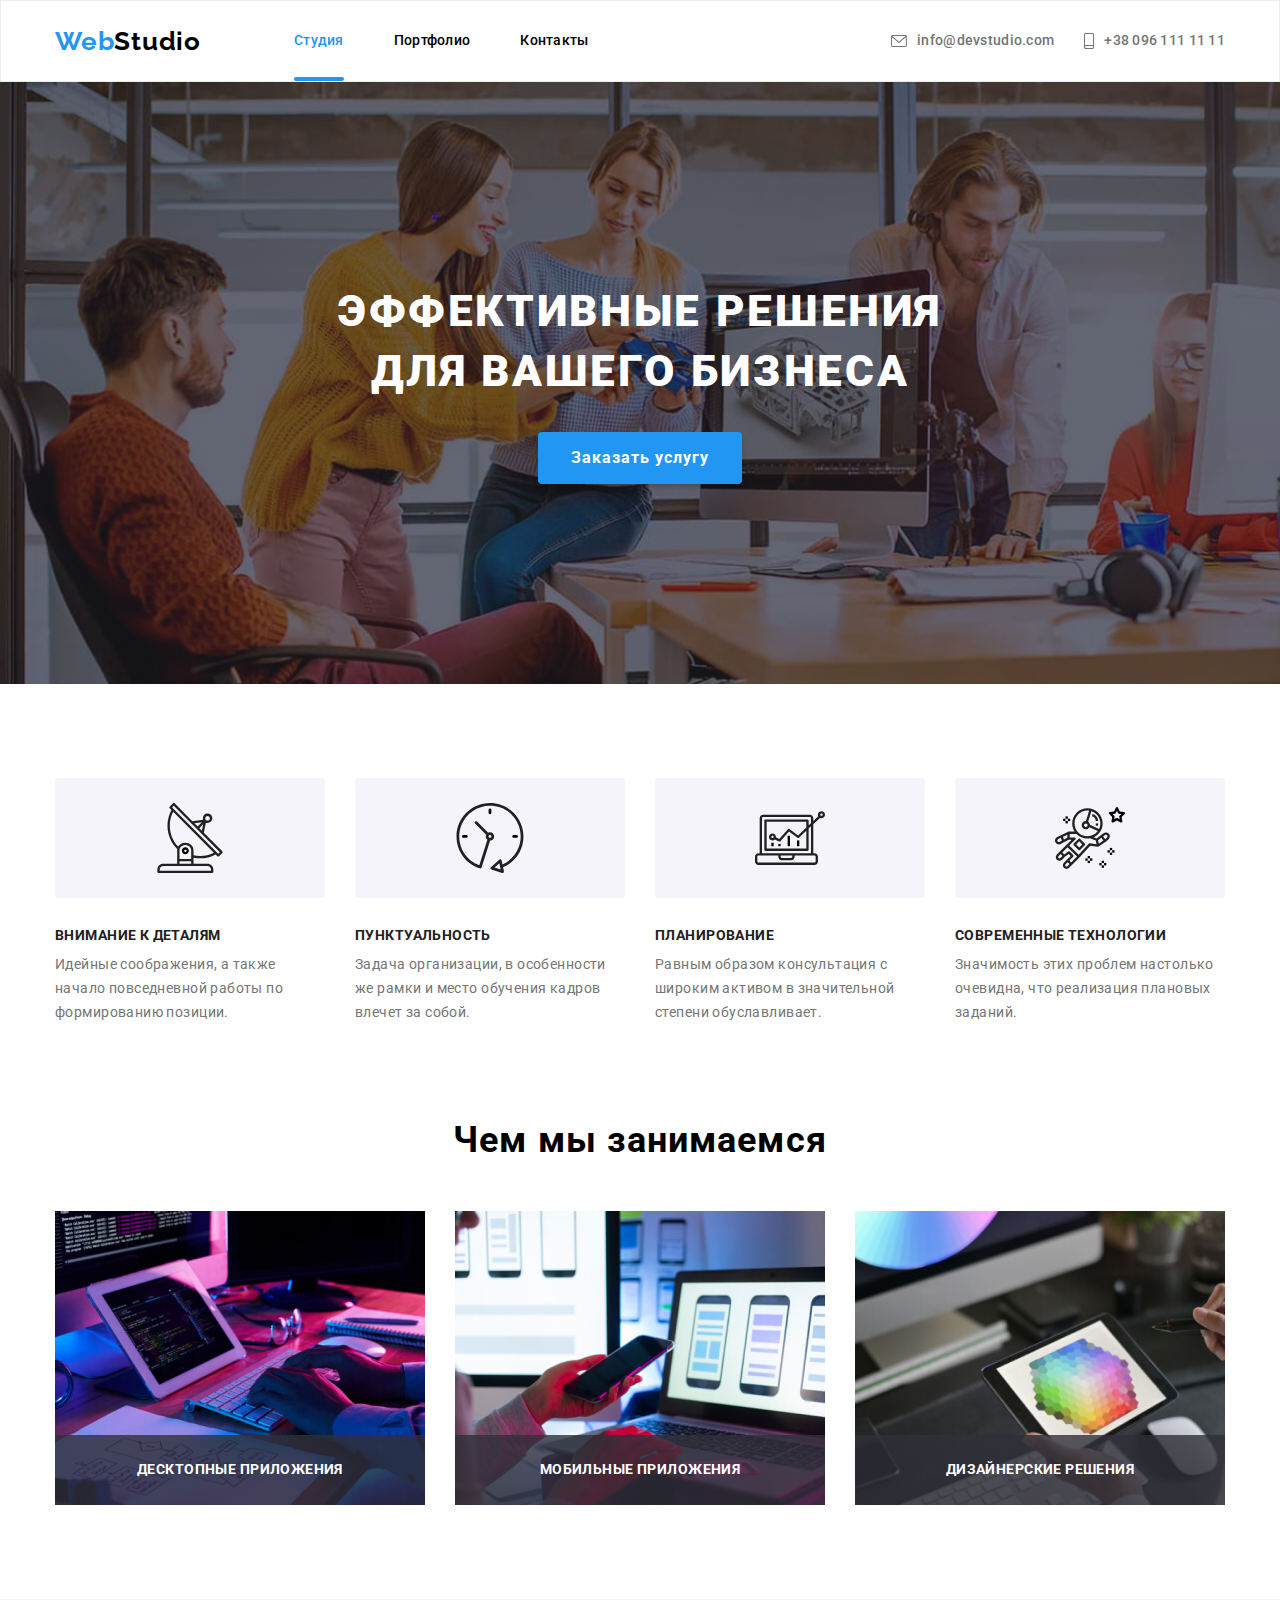
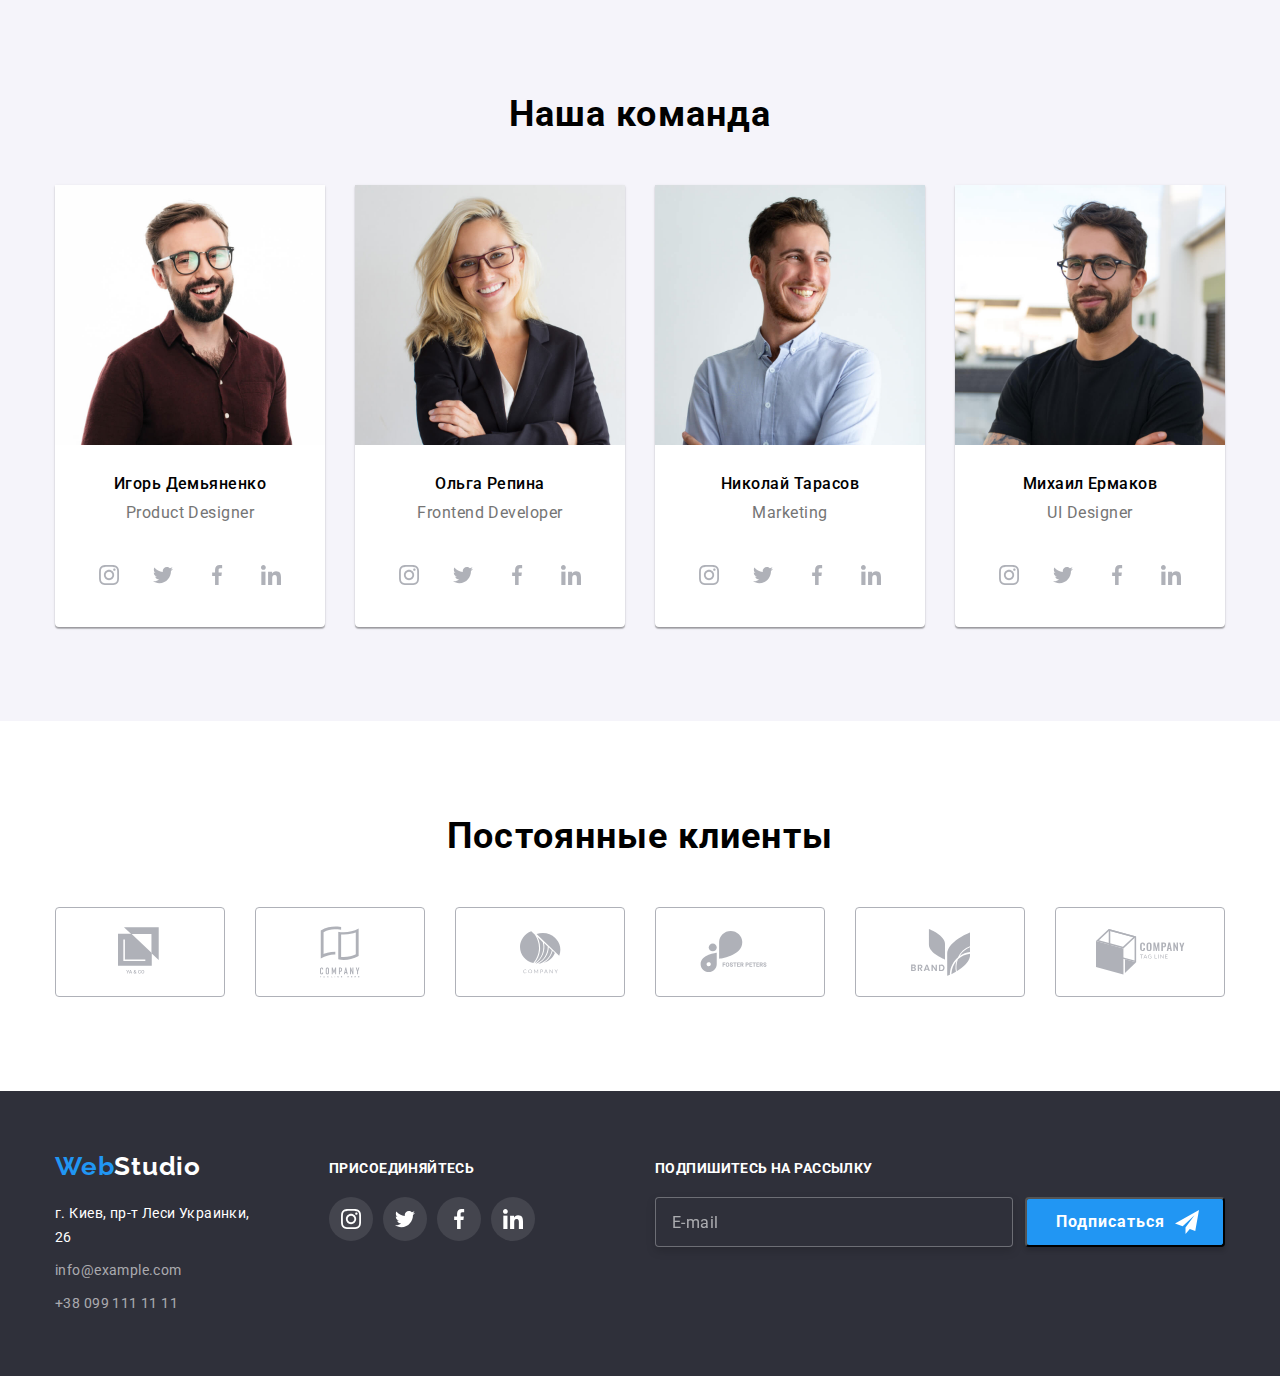
==== index.html @ 8d0cd932 "1" ====
<!DOCTYPE html>
<html lang="ru">
<head>
    <meta charset="UTF-8">
    <meta name="viewport" content="width=device-width, initial-scale=1.0">
    <title>Document</title>
    <link rel="preconnect" href="https://fonts.gstatic.com">
    <link href="https://fonts.googleapis.com/css2?family=Raleway:wght@700&family=Roboto:wght@400;500;700;900&display=swap"
        rel="stylesheet">
    <link rel="stylesheet" href="https://cdnjs.cloudflare.com/ajax/libs/modern-normalize/1.0.0/modern-normalize.min.css">
    <link rel="stylesheet" href="./css/style.css"> 
      <link
    rel="stylesheet"
    href="https://cdnjs.cloudflare.com/ajax/libs/animate.css/4.1.1/animate.min.css"
  />
</head>
<body class="body">
   
    <header class="header"> <!-- Шапка сайта-->
        <div class="container">

        <nav class="main-nav"> <!-- Главный блок навигации -->
            
            <a href="./index.html" class="logo"> <!--"/" - вернуться на главную страницу-->
            Web<span class="logo-web">Studio</span></a>
            <ul class ="site-nav">
            <li class="item"><a href="" class="link current">Студия</a></li>
            <li class="item"><a href="./portfolio.html" class="link jaja">Портфолио</a></li>
            <li class="item"><a href="" class="link jaja">Контакты</a></li>
            </ul>
        </nav>
            <ul class="site-auth">
                <li class="item"><a href="mailto:info@devstudio.com" class="auth-list_link icon-mail">
                        <svg class="auth-list_icona">
                            <use href="./images/sprite.svg#mail"></use>
                        </svg>
                        info@devstudio.com</a></li>
                <li class="item"><a href="tel:+380961111111" class="auth-list_link icon-telephone">
                        <svg class="auth-list_iconb">
                            <use href="./images/sprite.svg#smartphone"></use>
                        </svg>+38 096 111 11 11</a></li>
            </ul>
            </div>
    </header>
<main>

     <!--Герой-->
        <section class="hero-section">
        <div class="container">
            <h1 class="hero-title">Эффективные решения для вашего бизнеса</h1>
            <button class="button animate__fadeInUp" data-modal-open>Заказать услугу</button>
        </div>
        </section>
        
                           <!--Advantages-->
    <section class="section advantages-section">
        <div class="container">
        <h2 class="visually-hidden">Наши преимущества</h2>
        <ul class="advantages-list">
            <li class="advantages-list-item icon-antena">
                <div class="advantages-icon">
                <a href="" class="advantages-icon_link">
                    <svg class="icon-list_icon" width="70" height="70">
                        <use href="./images/sprite.svg#antenna"></use>
                    </svg>
                </a>
                </div>

            <h3 class="advantages-title">Внимание к деталям</h3>
            <p class="advantages-content">Идейные соображения, а также начало повседневной работы по формированию позиции.</p>
            
        </li>

            <li class="advantages-list-item icon-clock">
                <div class="advantages-icon">
                    <a href="" class="advantages-icon_link">
                        <svg class="icon-list_icon" width="70" height="70">
                            <use href="./images/sprite.svg#clock"></use>
                        </svg>
                    </a>
                </div>
                <h3 class="advantages-title">Пунктуальность</h3>
                <p class="advantages-content">Задача организации, в особенности же рамки и место обучения кадров влечет за собой.</p>
            </li>

            <li class="advantages-list-item icon-diagram">
                <div class="advantages-icon">
                    <a href="" class="advantages-icon_link">
                        <svg class="icon-list_icon" width="70" height="70">
                            <use href="./images/sprite.svg#diagram"></use>
                        </svg>
                    </a>
                </div>
                <h3 class="advantages-title">Планирование</h3>
                <p class="advantages-content">Равным образом консультация с широким активом в значительной степени обуславливает.</p>
            </li> 

            <li class="advantages-list-item icon-astronaut">
                <div class="advantages-icon">
                    <a href="" class="advantages-icon_link">
                        <svg class="icon-list_icon" width="70" height="70">
                            <use href="./images/sprite.svg#astronaut"></use>
                        </svg>
                    </a>
                </div>
                <h3 class="advantages-title">Современные технологии</h3>
                <p class="advantages-content">Значимость этих проблем настолько очевидна, что реализация плановых заданий.</p>
            </li>
        </ul>
        </div>
    </section>
                      <!--Products-->
    <section class="section products-section">
        <div class="container">
        <h2 class="products-title">Чем мы занимаемся</h2>
        <ul class="product-list" >
        <li class="item">
            <div class="product-cover">
                <img src="./images/Notepad.jpg" alt="">
                <div class="product-cover_content">
                    <p>
                        Десктопные приложения
                    </p>
                </div>
            </div>
        </li>

        <li class="item">
        <div class="product-cover">
        <img src="./images/PhoneLaptop.jpg" alt="">
        <div class="product-cover_content">
            <p>
                Мобильные приложения
            </p>
        </div>
        </div>

        </li>
        <li class="item">
        <div class="product-cover">
        <img src="./images/Pixel.jpg" alt="">
        <div class="product-cover_content">
        <p>
            Дизайнерские решения
        </p>
        </div>
        </div>
        </li>
        </ul>
        </div>
    </section>
                        <!--Team-->
    <section class="section team-section">
        <div class="container">
        <h2 class="team-title">Наша команда</h2>
        <ul class="team-list">
        <li class="item">
            <img src="./images/Igor.jpg" alt="Игорь Демьяненко"  width="280" class="teammate-img">
            <h3 class="teammate-name">Игорь Демьяненко</h3>
            <p lang="en" class="teammate-position">Product Designer</p>
        <ul class="social-list">
            <li class="social-list_item">
                <a href="" class="social-list_link">
                    <svg class="social-list_icon">
                        <use href="./images/sprite.svg#instagram" aria-label="Share to instagram"></use>
                    </svg>
                </a>
            </li>
            <li class="social-list_item">
                <a href="" class="social-list_link">
                    <svg class="social-list_icon">
                        <use href="./images/sprite.svg#twitter" aria-label="Share to twitter"></use>
                    </svg>
                </a>
            </li>
            <li class="social-list_item">
                <a href="" class="social-list_link">
                    <svg class="social-list_icon">
                        <use href="./images/sprite.svg#facebook" aria-label="Share to facebook"></use>
                    </svg>
                </a>
            </li>
            <li class="social-list_item">
                <a href="" class="social-list_link">
                    <svg class="social-list_icon">
                        <use href="./images/sprite.svg#linkedin" aria-label="Share to linkedin"></use>
                    </svg>
                </a>
            </li>
        </ul>
        </li>
        <li class="item">
            <img src="./images/Olha.jpg" alt="Ольга Репина"  width="280" class="teammate-img">
            <h3 class="teammate-name">Ольга Репина</h3>
            <p lang="en" class="teammate-position">Frontend Developer</p>
            <ul class="social-list">
                <li class="social-list_item">
                    <a href="" class="social-list_link">
                        <svg class="social-list_icon">
                            <use href="./images/sprite.svg#instagram" aria-label="Share to instagram"></use>
                        </svg>
                    </a>
                </li>
                <li class="social-list_item">
                    <a href="" class="social-list_link">
                        <svg class="social-list_icon">
                            <use href="./images/sprite.svg#twitter" aria-label="Share to twitter"></use>
                        </svg>
                    </a>
                </li>
                <li class="social-list_item">
                    <a href="" class="social-list_link">
                        <svg class="social-list_icon">
                            <use href="./images/sprite.svg#facebook" aria-label="Share to facebook"></use>
                        </svg>
                    </a>
                </li>
                <li class="social-list_item">
                    <a href="" class="social-list_link">
                        <svg class="social-list_icon">
                            <use href="./images/sprite.svg#linkedin" aria-label="Share to linkedin"></use>
                        </svg>
                    </a>
                </li>
            </ul>
        </li>
        <li class="item">
            <img src="./images/Nikolay.jpg" alt="Николай Тарасов"  width="280" class="teammate-img">
            <h3 class="teammate-name">Николай Тарасов</h3>
            <p lang="en" class="teammate-position">Marketing</p>
        <ul class="social-list">
            <li class="social-list_item">
                <a href="" class="social-list_link">
                    <svg class="social-list_icon">
                        <use href="./images/sprite.svg#instagram" aria-label="Share to instagram"></use>
                    </svg>
                </a>
            </li>
            <li class="social-list_item">
                <a href="" class="social-list_link">
                    <svg class="social-list_icon">
                        <use href="./images/sprite.svg#twitter"  aria-label="Share to twitter"></use>
                    </svg>
                </a>
            </li>
            <li class="social-list_item">
                <a href="" class="social-list_link">
                    <svg class="social-list_icon">
                        <use href="./images/sprite.svg#facebook" aria-label="Share to facebook"></use>
                    </svg>
                </a>
            </li>
            <li class="social-list_item">
                <a href="" class="social-list_link">
                    <svg class="social-list_icon">
                        <use href="./images/sprite.svg#linkedin" aria-label="Share to linkedin"></use>
                    </svg>
                </a>
            </li>
        </ul>
        </li>
        <li class="item">
            <img src="./images/Michail.jpg" alt="Михаил Ермаков"  width="280" class="teammate-img">
            <h3 class="teammate-name">Михаил Ермаков</h3>
            <p lang="en" class="teammate-position">UI Designer</p>
        <ul class="social-list">
     <li class="social-list_item">
                <a href="" class="social-list_link">
                    <svg class="social-list_icon">
                        <use href="./images/sprite.svg#instagram" aria-label="Share to instagram"></use>
                    </svg>
                </a>
            </li>
          <li class="social-list_item">
                <a href="" class="social-list_link">
                    <svg class="social-list_icon">
                        <use href="./images/sprite.svg#twitter" aria-label="Share to twitter"></use>
                    </svg>
                </a>
            </li>
            <li class="social-list_item">
                <a href="" class="social-list_link">
                    <svg class="social-list_icon">
                        <use href="./images/sprite.svg#facebook" aria-label="Share to facebook"></use>
                    </svg>
                </a>
            </li>
          <li class="social-list_item">
                <a href="" class="social-list_link">
                    <svg class="social-list_icon">
                        <use href="./images/sprite.svg#linkedin" aria-label="Share to linkedin"></use>
                    </svg>
                </a>
            </li>
        </ul>
        </li>
        </ul>
        </div>
    </section>
                         <!--Clients-->
    <section class="section clients-section">
        <div class="container">
            <h2 class="clients-title">Постоянные клиенты</h2>
            <ul class="clients-list">
                <li class="clients-list_item">
                <a href="" class="clients-list_link">
                    <svg class="clients-list_icon" width="45" height="50">
                        <use href="./images/sprite.svg#logo-1"></use>
                    </svg>
                </a>
                </li>
                <li class="clients-list_item">
                    <a href="" class="clients-list_link">
                        <svg class="clients-list_icon" width="40" height="52">
                            <use href="./images/sprite.svg#logo-2"></use>
                        </svg>
                    </a>
                </li><li class="clients-list_item">
                    <a href="" class="clients-list_link">
                        <svg class="clients-list_icon" width="41" height="43">
                            <use href="./images/sprite.svg#logo-3"></use>
                        </svg>
                    </a>
                </li><li class="clients-list_item">
                    <a href="" class="clients-list_link">
                        <svg class="clients-list_icon" width="80" height="42">
                            <use href="./images/sprite.svg#logo-4"></use>
                        </svg>
                    </a>
                </li><li class="clients-list_item">
                    <a href="" class="clients-list_link">
                        <svg class="clients-list_icon" width="59" height="47">
                            <use href="./images/sprite.svg#logo-5"></use>
                        </svg>
                    </a>
                </li>
                <li class="clients-list_item">
                    <a href="" class="clients-list_link">
                        <svg class="clients-list_icon" width="89" height="46">
                            <use href="./images/sprite.svg#logo-6"></use>
                        </svg>
                    </a>
                </li>
            </ul>
        </div>
    </section>
    
</main>

                    <!--Footer-->
    <footer class="footer">
     <div class="container footer-conteiner_head">
     <div class="footer-list">
        <div class="footer-first_item">
        <a href="./index.html" class="logo">
            <!--"/" - вернуться на главную страницу-->
            Web<span class="logo-footer-accent">Studio</span>
        </a>
        <address>
            <ul class="footer-address-list">
            <li class="item"><a href="https://goo.gl/maps/9YoqFHSqJAAs1rC1A" target="_blank" class="footer-maps">г. Киев, пр-т Леси Украинки, 26</a></li>
            <li class="item"><a href="mailto:info@example.com" class="footer-link">info@example.com</a></li>
            <li class="item"><a href="tel:+380991111111" class="footer-link">+38 099 111 11 11</a></li>
            </ul>
        </address>
        </div>

        <div class="footer-second_item">
            <b class="footer-social_title">присоединяйтесь</b>
            <ul class="footer-list_social">
                <li class="footer-list_item">
                    <a href="" class="footer-list_link">
                        <svg class="footer-list_icon">
                            <use href="./images/sprite.svg#instagram"></use>
                        </svg>
                    </a>
                </li>
                <li class="footer-list_item">
                    <a href="" class="footer-list_link">
                        <svg class="footer-list_icon">
                            <use href="./images/sprite.svg#twitter"></use>
                        </svg>
                    </a>
                </li>
                <li class="footer-list_item">
                    <a href="" class="footer-list_link">
                        <svg class="footer-list_icon">
                            <use href="./images/sprite.svg#facebook"></use>
                        </svg>
                    </a>
                </li>
                <li class="footer-list_item">
                    <a href="" class="footer-list_link">
                        <svg class="footer-list_icon">
                            <use href="./images/sprite.svg#linkedin"></use>
                        </svg>
                    </a>
                </li>
            </ul>
        </div>
        <div class="footer-form_item">
            <b class="footer-form_title">Подпишитесь на рассылку</b>
            <div class="footer-form_input"><label for="text"></label>
            <input type="text" name="text" id="text" class="footer-input" placeholder="E-mail">
            <button type="submit" class="button-form"><svg class="button-form-icons">
                <use href="./images/sprite.svg#send"></use>
            </svg>Подпиcаться</button>
          
            </div>
        </div>

        </div>
        </div>
    </footer>
                        <!--Backdrop-->
    <div class="backdrop is-hidden" data-modal>
        <div class="modal">
            <button class="modal-button" data-modal-close>
                <svg class="vector_icon">
                    <use href="./images/sprite.svg#vector"></use>
                </svg>
            </button>
           <form action="" class="form"> 
               <p class="mode-title">Оставьте свои данные, мы вам перезвоним</p>
               
               <!--1:10:00 https://www.youtube.com/watch?v=Ssws6DoJ3oY&feature=youtu.be-->
                              
                <label class="form-field form-label">Имя
                <span class="icon-position"><input type="text" id="name" name="user_name" autofocus class="form-input">
                <svg class="form-icons">
                    <use href="./images/sprite.svg#person-form"></use>
                </svg>
                </span>
                </label>
 

            <!--ИЛИ <div class="form-field">
                    1:10:00 https://www.youtube.com/watch?v=Ssws6DoJ3oY&feature=youtu.be-->
                <!--             
                    <label for="name" class="form-label">Имя</label>
                    <svg class="form-icons">
                        <use href="./images/sprite.svg#person-form"></use>
                    </svg>
                    <input type="text" id="name" autofocus class="form-input">
                </div>-->
           
                <label class="form-field form-label">Телефон
                    <span class="icon-position">
                <input type="tell" name="tel" class="form-input">
                <svg class="form-icons">
                    <use href="./images/sprite.svg#phone-form"></use>
                </svg>
                </span>
            </label>

            
                <label for="mail" class="form-field">Почта
                    <span class="icon-position">
                <input type="email" name="email" id="mail" class="form-input">
                <svg class="form-icons">
                    <use href="./images/sprite.svg#form-mail_3"></use>
                </svg>
                </span>
                </label>
           
            <div class="form-field form-field_comment">
                <label for="comment">Комментарий</label>
                <textarea class="comment" name="comment" id="comment" rows="5" placeholder="Введите текст"></textarea>
            </div>
            
            <!--============Кастомный Checkbox================-->
            <label class="form-checkbox">
            <input class="checkbox" type="checkbox" name="policy" value="accept-policy">
            <span class="check-icon"></span>
            <!--<svg class="check-icon">
                <use href="./images/sprite.svg#check"></use>
            </svg>-->
            Соглашаюсь с рассылкой и принимаю <a href="" class="policy-info">Условия договора</a>
            </label>
        <!--===========Кастомный Checkbox END=============-->
            <button type="submit" class="mode-button">Отправить</button>

            </form>
            
        </div>
    </div>
        <!-- Ставим перед закрывающим тегом body (Java Script) -->
    <script src="./js/modal.js"></script>
                      
</body>
</html>
---- css/style.css ----
:root {
  --primary-text-color: #212121;
  --title-text-color: #2196f3;
  --text-color: #757575;
  --hero-color: #ffffff;
  --footer-link-color: rgba(255, 255, 255, 0.6);
  --social-link-color: #afb1b8;
  --icon-background-color: #f5f4fa;
  --margin-set-gap: 30px;
}

*,
*::before,
*::after {
  box-sizing: border-box;
}
/*
*,
*::before,
*::after {
  box-sizing: inherit;
}*/

body {
  background-color: var(--hero-color);
  font-family: Roboto, sans-serif;
  margin: 0;
  width: 100%;
  justify-content: center;
}

/*приминяем ко всем спискам*/
ul {
  list-style: none;
  padding: 0;
  margin: 0;
}

/*убираем подчёркивание текста*/
a {
  text-decoration: none;
}
h1,
h2,
h3,
h4,
h5,
h6 {
  margin: 0;
}
p {
  margin: 0;
}

img {
  display: block; /*убираем зазор в 4 px*/
  max-width: 100%; /*растягивание не шире, чем оригинальный размер*/
  height: auto;
}

textarea {
  /*44:00 Для комментариев в модельном окне https://www.youtube.com/watch?v=Ssws6DoJ3oY&feature=youtu.be*/
  resize: none;
}

.container {
  margin-left: auto;
  margin-right: auto;
  width: 1200px;
  padding: 0 15px; /*или padding-left: 15px; padding-right: 15px;*/
}

/*/////////////////////HEADER///////////////////*/
.header {
  border: 1px solid #ececec;
}
.header .container {
  display: flex;
  align-items: center;
  justify-content: space-between;
}
.main-nav,
.site-nav {
  display: flex;
  align-items: center;
}
/*/ ///////////////LOGO////////////*/
.logo {
  color: var(--title-text-color);
  font-family: Raleway, cursive;
  font-weight: 700;
  font-size: 26px;
  line-height: 1.19;
  letter-spacing: 0.03em;
}

.main-nav .logo {
  margin-right: 93px;
}
.logo-web {
  color: #000000;
}

/*.logo-web:hover,
.logo-web:focus {
  color: var(--title-text-color);
}*/

/*///////////////SITE-NAV/////////*/

.site-nav .item + .item {
  /*альтернатива .site-nav .item:not(:last-child), но при использовании :last-child необходимо использовать - margin-right: 50px; */
  /*outline: 1px solid red;*/
  margin-left: 50px;
}
.site-nav .link {
  display: block;
  margin-top: 32px;
  padding-bottom: 32px;

  color: var(--primary-text-color);
  font-weight: 500;
  font-size: 14px;
  line-height: 1.14;
  letter-spacing: 0.02em;
  color: currentColor;
  position: relative;
}
.site-nav .link:hover,
.site-nav .link:focus {
  color: var(--title-text-color);
}
.site-nav .link.current {
  color: var(--title-text-color);
}

.site-nav .current::after,
.site-nav .link:hover::after,
.site-nav .link:focus::after {
  content: "";
  display: block;
  position: absolute;
  width: 100%;
  height: 4px;
  margin-top: 28px;
  background-color: currentColor;
  border-radius: 2px;
}

/*///////////////SITE-AUTH/////////////*/
.site-auth {
  display: flex;
  margin-left: auto;
  align-items: center;
}
.site-auth .item  + .item /*альтернатива .site-auth .item:not(:last-child). Только делает последним не правый, а левый элемент (от первого левого, который не учитывается).*/ {
  margin-left: 30px;
}
.site-auth .auth-list_link {
  color: var(--text-color);
  font-weight: 500;
  font-size: 14px;
  line-height: 1.14;
  letter-spacing: 0.02em;
}
.site-auth .auth-list_link:hover,
.site-auth .auth-list_link:focus {
  color: var(--title-text-color);
  fill: var(--title-text-color);
}
.auth-list_icona {
  width: 16px;
  height: 12px;
}

.auth-list_iconb {
  width: 10px;
  height: 16px;
}
.auth-list_icona,
.auth-list_iconb {
  fill: currentColor;
  margin-right: 10px;
}

.auth-list_link {
  display: flex;
  align-items: center;
}

.social-list_link:hover,
.social-list_link:focus {
  background-color: var(--title-text-color);
}

.social-list_link:hover .social-list_icon,
.social-list_link:focus .social-list_icon {
  fill: var(--hero-color);
}

/*Иконки через Before 
.icon-mail,
.icon-telephone {
  display: flex;
}*/
/*.icon-mail::before {
  content: "";
  display: block;
  background-image: url(../images/imgsprite/mail.svg);
  height: 12px;
  width: 16px;
  fill: currentColor;
}
.icon-telephone::before {
  content: "";
  display: block;
  background-image: url(../images/imgsprite/smartphone.svg);
  height: 16px;
  width: 10px;
  fill: currentColor;
}*/

/*.icon-mail:hover::before,
.icon-mail:focus::before,
.icon-telephone:hover::before,
.icon-telephone:focus::before {
  content: "";
  fill: var(--title-text-color);
}*/
/*Общее оформление текста*/

.section {
  font-weight: 700;
  font-size: 36px;
  line-height: 1.16;
  text-align: center;
  letter-spacing: 0.03em;
  padding-top: 94px;
  padding-bottom: 94px;
}
.products-title,
.team-title,
.clients-title {
  padding-bottom: 50px;
  font-family: Roboto;
  font-style: normal;
  font-weight: 700;
  font-size: 36px;
  line-height: 1.17;
  text-align: center;
  letter-spacing: 0.03em;
}

.team-title,
.clients-title {
  display: inline-block;
}

/*Hero*/
.hero-section {
  display: flex;
  margin: auto;
  margin-bottom: 0;
  background-color: #2f303a;
  text-align: center;
  justify-content: center;
  max-width: 1600px;
  min-height: 600px;
  background-image: linear-gradient(
      to right,
      rgba(47, 48, 58, 0.4),
      rgba(47, 48, 58, 0.4)
        /*59:00 https://www.youtube.com/watch?v=l7qT8Umnyuo&feature=youtu.be*/
    ),
    url(../images/hero.jpg);
  background-repeat: no-repeat; /*48:55 мин https://www.youtube.com/watch?v=VThG4A-4bJQ&feature=youtu.be*/
  /*background-position: center;*/
  background-size: cover;
}

.hero-section .container {
  display: block;
  justify-content: center;
  text-align: center; /*[HTML+CSS #30] Блочная модель/Flexbox. Q&A (26/11/2020) 1:48:21 https://www.youtube.com/watch?v=GezCqjS6SKo&feature=youtu.be*/
}

.hero-title {
  color: var(--hero-color);
  font-weight: 900;
  font-size: 44px;
  line-height: 1.36;
  text-align: center;
  letter-spacing: 0.06em;
  text-transform: uppercase;
  padding: 200px 252px;
  margin-left: auto;
  margin-right: auto;
  padding-bottom: 0px;
  margin-bottom: 0px;
  /*max-width: 696px;*/
  align-content: center;
  animation-duration: 1800ms;
}

/*Button*/
.button {
  color: var(--hero-color);
  background-color: var(--title-text-color);
  font-family: inherit;
  font-family: Roboto;
  font-weight: 700;
  font-size: 16px;
  line-height: 1.87;
  display: flex;
  align-items: center;
  letter-spacing: 0.06em;
  box-shadow: 0px 4px 4px rgba(0, 0, 0, 0.15);
  border-radius: 4px;
  display: inline-block;
  padding: 10px 32px;
  min-width: 50px;
  margin-top: 30px;
  margin-bottom: 200px;
  cursor: pointer;
  border: 1px solid transparent;
  outline: none;
  animation-duration: 2200ms;
}

.button:hover,
.button:focus {
  color: var(--title-text-color);
  background-color: var(--hero-color);
  font-family: inherit;
}

/*///////Наши преимуества(advantages)/////*/
/*advantages-title {}*/
/*1:17:40 https://www.youtube.com/watch?v=VThG4A-4bJQ&feature=youtu.be*/
.advantages-list {
  display: flex;
  flex-wrap: wrap; /*(29:42) https://www.youtube.com/watch?v=GezCqjS6SKo&feature=youtu.be*/
  margin-left: -30px;
  /*margin-top: -30px;*/
  text-align: start;
  /*  flex-wrap: wrap;
  margin-left: -10px;
  margin-top: -10px;
  flex-basis: calc(100% / 3 - 10px);*/
}

.advantages-list-item {
  /*https://drive.google.com/file/d/1mQW8d7rKEsReSolvmg-kIhsIiiTtFx5x/view*/
  flex-basis: calc(
    100% / 4 - 30px
  ); /*7:00:00 https://drive.google.com/file/d/1mQW8d7rKEsReSolvmg-kIhsIiiTtFx5x/view*/
  /*margin-top: 30px;*/
  margin-left: 30px;
}
.advantages-list-item:not(:first-child) {
  margin-left: 30px;
}
/*.advantages-list-item::before {
  display: block;
  content: "";
  height: 120px;
  border-radius: 4px;
  margin-bottom: 30px;
  background-size: 70px; /*33:00 https://www.youtube.com/watch?v=VThG4A-4bJQ&feature=youtu.be*/
/*background-repeat: no-repeat;
  background-position: center;
  background-color: #f5f4fa;
}

.icon-antena::before {
  /*Если через div и Sprite - 2:10:00 https://www.youtube.com/watch?v=l7qT8Umnyuo&feature=youtu.be*/
/* content: "";
  background-image: url(/images/imgsprite/antenna.svg);
}

.icon-clock::before {
  content: "";
  background-image: url(/images/imgsprite/clock.svg);
}

.icon-diagram::before {
  content: "";
  background-image: url(/images/imgsprite/diagram.svg);
}

.icon-astronaut::before {
  content: "";
  background-image: url(/images/imgsprite/astronaut.svg);
}
*/

/*ИЛИ .advantages-list-item:nth-child(1)::before {
  content: "";
  background-image: url(/images/imgsprite/antenna.svg);
}
.advantages-list-item:nth-child(2)::before {
  content: "";
  background-image: url(/images/imgsprite/clock.svg);
}
.advantages-list-item:nth-child(3)::before {
  content: "";
  background-image: url(/images/imgsprite/diagram.svg);
}
.advantages-list-item:nth-child(4)::before {
  content: "";
  background-image: url(/images/imgsprite/astronaut.svg);
}*/

/*.advantages-list-item:nth-child(2)::before {
  background-image: url(/images/imgsprite/clock.svg);
  height: 70px;
}*/

.visually-hidden {
  position: absolute;
  width: 1px;
  height: 1px;
  margin: -1px;
  border: 0;
  padding: 0;
  white-space: nowrap;
  clip-path: inset(100%);
  clip: rect(0 0 0 0);
  overflow: hidden;
}

.advantages-title {
  color: var(--primary-text-color);
  font-weight: 700;
  font-size: 14px;
  line-height: 1.14;
  letter-spacing: 0.03em;
  text-transform: uppercase;
  margin-top: 0px;
  margin-bottom: 10px;
}

.advantages-content {
  color: var(--text-color);
  font-size: 14px;
  line-height: 1.71;
  letter-spacing: 0.03em;
  margin-top: 0px;
  margin-bottom: 0px;
  font-weight: 400;
}

.advantages-icon_link {
  display: flex;
  justify-content: center;
  align-items: center;
  /*fill: var(--social-link-color);*/
  width: 270px;
  height: 120px;
  border-radius: 4px;
  background-color: var(--icon-background-color);
  margin-bottom: 30px;
}

.advantages-icon_link:hover,
.advantages-icon_link:focus {
  fill: var(--title-text-color);
  border: 1px solid var(--title-text-color);
}

/*Product*/

/*Значение products-title в общем оформлении текста*/
.section.products-section {
  padding-top: 0;
}
.product-list {
  display: flex;
  flex-wrap: wrap; /*6:50 https://drive.google.com/file/d/1mQW8d7rKEsReSolvmg-kIhsIiiTtFx5x/view*/
  margin-left: calc(-1 * var(--margin-set-gap));
  margin-top: calc(-1 * var(--margin-set-gap));
}
.product-list .item {
  flex-basis: calc(100% / 3 - var(--margin-set-gap));
  margin-left: var(--margin-set-gap);
  margin-top: var(--margin-set-gap);
}
.product-cover {
  /*ДЗ-5*/
  position: relative;
  display: flex;
}
.product-cover_content {
  /*ДЗ-5*/
  position: absolute;
  bottom: 0;
  left: 0;

  width: 370px;
  height: 70px;
  font-family: Roboto;
  font-style: normal;
  font-weight: bold;
  font-size: 14px;
  line-height: 1.14;
  text-align: center;
  letter-spacing: 0.03em;
  text-transform: uppercase;
  padding: 27px 82px;
  color: #ffffff;
  background: rgba(47, 48, 58, 0.8);
}
/*.product-list .item + .item {
  margin-left: 30px;
}*/

/*/////Team/////*/

.team-list {
  display: flex;
}
.team-list .item {
  display: inline-block;
  background: #ffffff;
  box-shadow: 0px 1px 3px rgba(0, 0, 0, 0.12), 0px 1px 1px rgba(0, 0, 0, 0.14),
    0px 2px 1px rgba(0, 0, 0, 0.2);
  border-radius: 0px 0px 4px 4px;
}

.team-list .item:not(:last-child) {
  margin-right: 30px;
}
/*.team-list {
  display: flex;
  margin-top: -30px;
  margin-left: -30px;
}
.team-list .item {
  flex-basis: calc(100%/4 - 30px);
  margin-top: 30px;
  margin-left: 30px;
  margin-bottom: 100px;
}*/

.teammate-img,
.teammate-position {
  margin-bottom: 30px;
}
.teammate-name {
  font-weight: 500;
  font-size: 16px;
  line-height: 1.18;
  text-align: center;
  letter-spacing: 0.03em;
  margin-bottom: 10px;
}
.teammate-position {
  font-weight: 400;
  color: var(--text-color);
  font-size: 16px;
  line-height: 1.18;
  text-align: center;
  letter-spacing: 0.03em;
}
.team-section {
  background-color: #f5f4fa;
  margin-bottom: 0px;
  width: 100%;
  box-sizing: none;
}
.team-list .item {
  background-color: var(--hero-color);
}
.social-list {
  display: flex;
  margin: 0px 32px 30px;
  justify-content: space-between;
}
.social-list_link {
  /*1:43:00 https://www.youtube.com/watch?v=l7qT8Umnyuo&feature=youtu.be*/
  display: flex;
  width: 44px;
  height: 44px;
  border-radius: 50%;
  justify-content: center;
  align-items: center;
  fill: var(--social-link-color);
}
.social-list_link:hover,
.social-list_link:focus {
  background-color: var(--title-text-color);
}

.social-list_link:hover .social-list_icon,
.social-list_link:focus .social-list_icon {
  fill: var(--hero-color);
}

.social-list_icon {
  width: 20px;
  height: 20px;
}

/*Clients*/
.clients-section {
  margin-top: 0px;
}
.clients-list {
  /*55:00 https://www.youtube.com/watch?v=ybsPTMtkQp4&feature=youtu.be*/
  padding: 0;
  margin: 0;
  list-style: none;
  display: flex;
}

.clients-list_link {
  display: flex;
  justify-content: center;
  align-items: center;
  fill: var(--social-link-color);
  width: 170px;
  height: 90px;
  border: 1px solid #afb1b8;
  border-radius: 4px;
}

.clients-list_item:not(:last-child) {
  margin-right: 30px;
}
.clients-list_link:hover,
.clients-list_link:focus {
  fill: var(--title-text-color);
  border: 1px solid var(--title-text-color);
}

/*Footer*/
.footer {
  padding-top: 60px;
  padding-bottom: 60px;
}
.footer-conteiner_items {
  display: flex;
}
.footer-container {
  margin-bottom: 20px;
}

.logo-footer-accent {
  color: #ffffff;
}

/*.logo-footer-accent:hover,
.logo-footer-accent:focus {
  color: var(--title-text-color);
}*/
.footer {
  background-color: #2f303a;
}
.footer-maps {
  color: var(--hero-color);
  font-style: normal;
  font-size: 14px;
  line-height: 1.71;
  letter-spacing: 0.03em;
}

.footer-link {
  color: var(--footer-link-color);
  font-style: normal;
  font-size: 14px;
  line-height: 1.71;
  letter-spacing: 0.03em;
}

.footer-address-list .item:not(:last-child) {
  margin-bottom: 9px;
}
.footer-address-list .item:first-child {
  margin-top: 20px;
}
.footer-list {
  display: flex;
}

.footer-first_item {
  margin-right: 70px;
}
/*!!!!!!!!!!footer-second_item!!!!!!!!!*/
.footer-second_item {
  width: 206px;
  display: block;
}
.footer-social_title {
  /*42:00 https://www.youtube.com/watch?v=8rDA1NfOqEs&feature=youtu.be*/
  display: inline-block;
  color: var(--hero-color);
  font-family: Roboto;
  font-style: normal;
  font-weight: 700;
  font-size: 14px;
  line-height: 1.14;
  letter-spacing: 0.03em;
  text-transform: uppercase;
  margin-bottom: 20px;
  padding-top: 10px;
}

.footer-list {
  display: flex;
}

.footer-list_social {
  display: flex;
}
.footer-list_link {
  /*1:43:00 https://www.youtube.com/watch?v=l7qT8Umnyuo&feature=youtu.be*/
  display: flex;
  width: 44px;
  height: 44px;
  border-radius: 50%;
  justify-content: center;
  align-items: center;
  fill: var(--hero-color);
  background-color: rgba(255, 255, 255, 0.1);
}
.footer-list_item:not(:last-child) {
  margin-right: 10px;
}

.footer-list_link:hover,
.footer-list_link:focus {
  background-color: var(--title-text-color);
  fill: var(--hero-color);
}

.footer-list_link:hover .footer-list_icon,
.footer-list_link:focus .footer-list_icon {
  fill: var(--hero-color);
}

.footer-list_icon {
  width: 20px;
  height: 20px;
}
/*============Form============*/

.footer-form_item {
  display: block;
  margin-left: 120px;
}
.footer-form_input {
  display: flex;
  justify-content: center;
  align-items: center;
}
.footer-input {
  display: flex;
  width: 358px;
  height: 50px;
  padding-left: 16px;
  /* padding-top: 15px;
  padding-bottom: 15px;*/

  border: 1px solid rgba(255, 255, 255, 0.3);
  box-sizing: border-box;
  filter: drop-shadow(0px 4px 4px rgba(0, 0, 0, 0.15));
  border-radius: 4px;
  margin-right: 12px;
  justify-content: center;
  align-items: center;
  background-color: #2f303a;
  color: #ffffff;
}

.footer-form_input input::placeholder {
  font-family: Roboto;
  font-style: normal;
  font-weight: normal;
  font-size: 16px;
  line-height: 1.25;
  letter-spacing: 0.03em;
  color: rgba(255, 255, 255, 0.6);
}

.footer-form_title {
  display: inline-block;
  font-family: Roboto;
  font-style: normal;
  font-weight: bold;
  font-size: 14px;
  line-height: 1.14;
  letter-spacing: 0.03em;
  text-transform: uppercase;

  color: #ffffff;
  margin-bottom: 20px;
  padding-top: 10px;
}

/*.button-form::after {
  content: "";
  display: inline-block;
  width: 24px;
  height: 24px;
  margin-left: 10px;
  background-image: url(/images/icon\ send.svg);
  background-size: contain;
  color: #ffffff;
}*/

.button-form {
  display: inline-flex;
  font-family: Roboto;
  font-style: normal;
  font-weight: bold;
  font-size: 16px;
  line-height: 1.87;
  /* identical to box height, or 187% */
  letter-spacing: 0.06em;
  color: #ffffff;
  width: 200px;
  height: 50px;
  background: #2196f3;
  box-shadow: 0px 4px 4px rgba(0, 0, 0, 0.15);
  border-radius: 4px;
  padding-left: 29px;

  align-items: center;
  cursor: pointer;
  position: relative;ы
}

.button-form-icons {
  position: absolute;
  width: 24px;
  height: 24px;
  top: 50%;
  right: 24px;
  transform: translateY(-50%);
  fill: #ffffff;
}

/*///////////////////Всплываюее окно///////////////*/

.backdrop {
  position: fixed;
  top: 0;
  left: 0;
  width: 100%;
  height: 100%;
  background-color: rgba(0, 0, 0, 0.2);
  /*
  background-color: rgba(33, 150, 243, 0.5)*/
  transition: opacity 250ms cubic-bezier(0.4, 0, 0.2, 1);
}

.backdrop.is-hidden {
  opacity: 0; /*Делаем элемент невидимым*/
  pointer-events: none; /*делаем возможность клика через элемент*/
}

.backdrop.is-hidden .modal {
  transform: translate(-50%, -50%) scale(0.9);
}
.modal {
  position: absolute;
  top: 50%;
  left: 50%;
  width: 528px;
  height: auto;
  background-color: var(--hero-color);
  box-shadow: 0px 1px 3px rgba(0, 0, 0, 0.12), 0px 1px 1px rgba(0, 0, 0, 0.14),
    0px 2px 1px rgba(0, 0, 0, 0.2);
  border-radius: 4px;
  transform: translate(-50%, -50%) scale(1);
  transition: transform 250ms cubic-bezier(0.4, 0, 0.2, 1);
}
.modal-button {
  position: absolute;
  width: 30px;
  height: 30px;
  top: 8px;
  right: 8px;
  color: #000000;
  background-color: var(--hero-color);
  border: 1px solid rgba(0, 0, 0, 0.1);
  box-sizing: border-box;
  border-radius: 50%;
  justify-content: center;
  align-items: center;
  cursor: pointer;
}

.modal-button:hover,
.modal-button:focus {
  fill: var(--title-text-color);
  box-shadow: none;
}

.vector_icon {
  width: 11px;
  height: 11px;
}

.form {
  width: 448px;
  display: block;
  margin-left: auto;
  margin-right: auto;
  margin-top: 40px;
  /*margin: 40px 40px 12px;*/
}
.mode-title {
  font-family: Roboto;
  font-style: normal;
  font-weight: 700;
  font-size: 20px;
  line-height: 1.15;
  text-align: center;
  letter-spacing: 0.03em;
  margin-bottom: 12px;
  color: #212121;
}

.form-field {
  display: flex;
  flex-direction: column; /*1:14:16 https://www.youtube.com/watch?v=Ssws6DoJ3oY&feature=youtu.be*/
  margin-bottom: 10px;
  font-family: Roboto;
  font-style: normal;
  font-weight: normal;
  font-size: 12px;
  line-height: 1.66;
  /* identical to box height */

  letter-spacing: 0.01em;

  color: #757575;
 
}

/* ИЛИ .form-field input {/*1:14:16 https://www.youtube.com/watch?v=Ssws6DoJ3oY&feature=youtu.be*/
/*width: 100%;
}*/

.icon-position {
   position: relative;
   margin-top: 4px;
}



.form-field input {
  width: 100%;
  height: 40px;
  padding: 11px 40px;
  border: 1px solid rgba(33, 33, 33, 0.2);
  border-radius: 4px;
  cursor: pointer;
  font-size: 14px; /*1:19:00 https://www.youtube.com/watch?v=Ssws6DoJ3oY&feature=youtu.be*/
}

.form-field input:focus {
  border: 1px solid #2196f3;

   outline: none;
}

/*ИЛИ*/

.form-field:focus-within > .form-input,
.form-field:focus-within > .comment {
  border: 1px solid #2196f3;
  border-radius: 4px;
    outline: none;
}

.form-field label {
  /*1:17:00 https://www.youtube.com/watch?v=Ssws6DoJ3oY&feature=youtu.be*/
  margin-bottom: 5px;
}

.form-icons {/*55:00https://www.youtube.com/watch?v=6_Fq4G1pZas&feature=youtu.be*/
  position: absolute;
  width: 18px;
  height: 18px;
  top: 50%;
  left: 12px;
  background-color: #ffffff;
  transform: translateY(-50%);
}

.form-input:focus + .form-icons,
.form-input:hover + .form-icons {
  fill: #2196f3;
}

.form-input:focus,
.form-input:hover,
.comment:focus,
.comment:hover {
  border: 1px solid #2196f3;
  border-radius: 4px;
}

/*.form-icons_mail {
  position: absolute;
  width: 18px;
  height: 18px;
  top: 70%;
  left: 10px;
  transform: translateY(-70%);
  filter: drop-shadow(0px 4px 4px rgba(0, 0, 0, 0.25));
}*/

/*.form-checkbox {
  display: flex;
  text-align: center;
  justify-content: center;
}*/
.form-checkbox {
  font-family: Roboto;
  font-style: normal;
  font-weight: 400;
  font-size: 14px;
  line-height: 1.71;
  /* identical to box height, or 171% */

  letter-spacing: 0.03em;

  color: #757575;
  text-align: center;
  justify-content: center;
  margin-top: 20px;
}
.policy-info {
  font-family: Roboto;
  font-style: normal;
  font-weight: 400;
  font-size: 14px;
  line-height: 1.71;
  /* identical to box height, or 171% */

  letter-spacing: 0.03em;
  text-decoration-line: underline;
  color: #2196f3;
  text-align: center;
  justify-content: center;
  margin-left: 5px;
}

.comment {
  width: 100%;
  height: 120px;
  font-family: Roboto;
  font-style: normal;
  font-weight: 400;
  font-size: 12px;
  line-height: 1.67;
  letter-spacing: 0.01em;
  padding: 12px 16px;
  border-radius: 4px;
  border: 1px solid rgba(33, 33, 33, 0.2);
  resize: none;/*невозможно растягивать ширину 1:18:00 https://www.youtube.com/watch?v=6_Fq4G1pZas&feature=youtu.be*/
}

.form-field textarea::placeholder {
  font-family: Roboto;
  font-style: normal;
  font-weight: normal;
  font-size: 14px;
  line-height: 1.14px;
  letter-spacing: 0.01em;
  color: rgba(117, 117, 117, 0.5);
  padding-top: 8px;
}



/*.form-checkbox input[type="checkbox"] {
  width: 16px;
  height: 15px;
  border: #212121;
}*/

/*.checkbox:checked {
  -webkit-appearance: none; /*1:20:00 https://www.youtube.com/watch?v=wahf3ZcDxV4&feature=youtu.be*/
/* -moz-appearance: none;
  appearance: none;
  width: 16px;
  height: 15px;
}*/

/*===================Кастомный Checkbox==================*/
/*ИЛИ 1:24:00 https://www.youtube.com/watch?v=6_Fq4G1pZas&feature=youtu.be*/
.form-checkbox {
  display: flex;
  align-items: center;
}

.checkbox {
  -webkit-appearance: none; /*1:20:00 https://www.youtube.com/watch?v=wahf3ZcDxV4&feature=youtu.be*/
  -moz-appearance: none;
  appearance: none;
  position: absolute;
}
.check-icon {
  /*1:36:00https://www.youtube.com/watch?v=wahf3ZcDxV4&feature=youtu.be*/

  display: inline-block;
  width: 16px;
  height: 15px;

  border-radius: 4px;
  border: 2px solid #000000;
  margin-right: 7px;
}

.checkbox:checked + .check-icon {
  /*1:36:00https://www.youtube.com/watch?v=wahf3ZcDxV4&feature=youtu.be*/

  background-color: #2196f3;
  background-image: url(../images/checkplus.svg);
  background-size: contain;
  background-origin: border-box;
  border-color: transparent;
  color: #ffffff;

  border: 1px solid #000000;
  border-color: #2196f3;
  box-sizing: border-box;
  border-radius: 2px;
}



/*===================Кастомный Checkbox END==================*/

.mode-button {
  display: inline-block;
  margin-top: 30px;
  margin-left: 140px;
  margin-bottom: 40px;
  width: 200px;
  border-radius: 4px;
  color: var(--hero-color);
  background-color: var(--title-text-color);
  font-family: inherit;
  font-family: Roboto;
  font-weight: 700;
  font-size: 16px;
  line-height: 1.87;
  letter-spacing: 0.06em;
  border-radius: 4px;
  padding: 10px 32px;
  border: 1px solid #2196f3;
  outline: inherit;
  cursor: pointer;
  box-shadow: 0px 1px 3px rgba(0, 0, 0, 0.12), 0px 1px 1px rgba(0, 0, 0, 0.14),
    0px 2px 1px rgba(0, 0, 0, 0.2);
  border-radius: 4px;
}

.form-field:focus-within > .form-icons,
.form-field:focus-within > .form-icons_mail {
  fill: #2196f3;
  border: 1px solid #2196f3;
}




/*/////////////////////portfolio.html////////////////////////*/

/*filter*/
.filter-section {
  margin-bottom: 50px;
}

.filter-buttom-list {
  display: flex;
  justify-content: center;
  margin-bottom: 34px;
  padding-bottom: 8px;
}

.filter-button {
  color: var(--primary-text-color);
  background-color: #f5f4fa;
  font-weight: 500;
  font-size: 16px;
  line-height: 1.43;
  text-align: center;
  letter-spacing: 0.03em;
  display: block;
  text-align: center;
  /*outline: 1px solid red;*/
  min-width: 50px;
  text-align: center;
  padding: 6px 22px;
  border-radius: 5px; /*задаёт округление кнопки*/
  border: 1px solid transparent;
  outline: none; /*убираем рамку*/
}

.filter-buttom-list .item + .item {
  margin-left: 8px;
}

.filter-button:hover,
.filter-button:focus {
  color: var(--hero-color);
  background-color: var(--title-text-color);
  font-family: inherit;
  box-shadow: 0px 4px 4px rgba(0, 0, 0, 0.25);
}

.filter-list {
  display: flex;
  flex-wrap: wrap; /*Позволяем элементам перепрыгивать на другие строки, которые по умолчанию располагаются сверху вниз (вдоль поперечной оси).*/
  margin-top: -30px;
  margin-left: -30px;
}

.card-content {
  border: 1px solid #eeeeee;
  padding: 20px 24px;
}

.filter-list-item {
  /*57:00https://www.youtube.com/watch?v=c32Jb9Ejz4k&feature=youtu.be*/
  flex-basis: calc(100% / 3 - 30px); /*width: calc(
    100%-60px / 3*/
  /*Модуль 3. Вебинар №6. Flexbox 1:00:00 (1:16:00)*/
  /*margin-bottom: 30px;
  margin-right: 30px;*/
  margin-top: 30px;
  margin-left: 30px;
  text-align: start;
} /*100%строки; 60px- суммарное значение 2 маржинов по 30px каждый в одной строке (2 маржина между 3-х элементов) / 3-количество элементов в строке*/

.filter-list_link:hover,
.filter-list_link:focus {
  background: var(--hero-color);
  box-shadow: 0px 1px 1px rgba(0, 0, 0, 0.12), 0px 4px 4px rgba(0, 0, 0, 0.06),
    1px 4px 6px rgba(0, 0, 0, 0.16);
}
.filter-thumb {
  /*ДЗ-5*/
  position: relative;
  overflow: hidden;
}

/*.filter-thumb::before {
  /*Наведение на картинку, не на блок(карточку с имененм)*/
/*content: "";
  display: inline-block;
  position: absolute;
  width: 100%;
  height: 100%;
  top: 0;
  left: 0;
  transform: translateY(+100%);
  background-color: chartreuse;
  overflow: hidden;
  /*opacity: 0;*/
/*}*/
/*.filter-thumb:hover::before {
  /*opacity: 1;*/
/* transform: translateY(0);
}*/
.filter-cover {
  position: absolute;
  /*transform: translate(-50%, -50%);*/
  top: 0;
  left: 0;
  width: 100%;
  height: 100%;
  font-family: Roboto;
  font-style: normal;
  font-weight: normal;
  font-size: 18px;
  line-height: 1.55;
  color: var(--hero-color);
  background-color: rgba(33, 150, 243, 0.9);
  /* or 156% */
  letter-spacing: 0.03em;
  /*opacity: 0;*/
  /*transition: 250ms opacity linear;*/
  padding: 63px 24px;
  transform: translateY(+100%);
  transition: transform 250ms cubic-bezier(0.4, 0, 0.2, 1);
}

.filter-list_link {
  display: block;
}
/*transition: transform background-color 250ms cubic-bezier(0.4, 0, 0.2, 1)*/
/*,
    transform color 250ms cubic-bezier(0.4, 0, 0.2, 1)*/
/*transition-delay: 250ms;*/
/*ИЛИ transition-property: background-color;
  transition-duration: 250ms;
  transition-timing-function: cubic-bezier(0.4, 0, 0.2, 1);*/

.filter-list_link:hover .filter-cover,
.filter-list_link:focus .filter-cover {
  /*transform: translate(-20px);*/
  /*opacity: 1;*/
  transform: translateY(0);
}

/*.filter-list-item::before {
  display: inline-block;
  position: absolute;
}
.filter-img {
}*/

.filter-list-item:nth-child(3n) {
  margin-right: 0;
}
/*ИЛИ
width: 370px;
  margin-right: 30px;
}
.filter-list-item:nth-child(3n) {
  margin-right: 0;
}
.filter-list-item:nth-child(-n + 3) {
  margin-right: 0;*/

.filter-experience {
  color: var(--primary-text-color);
  font-style: normal;
  font-weight: bold;
  font-size: 18px;
  line-height: 2;
  letter-spacing: 0.06em;
  margin-bottom: 4px;
}

.filter-product {
  color: var(--text-color);
  font-style: normal;
  font-weight: normal;
  font-size: 16px;
  line-height: 1.87;
  letter-spacing: 0.03em;
}
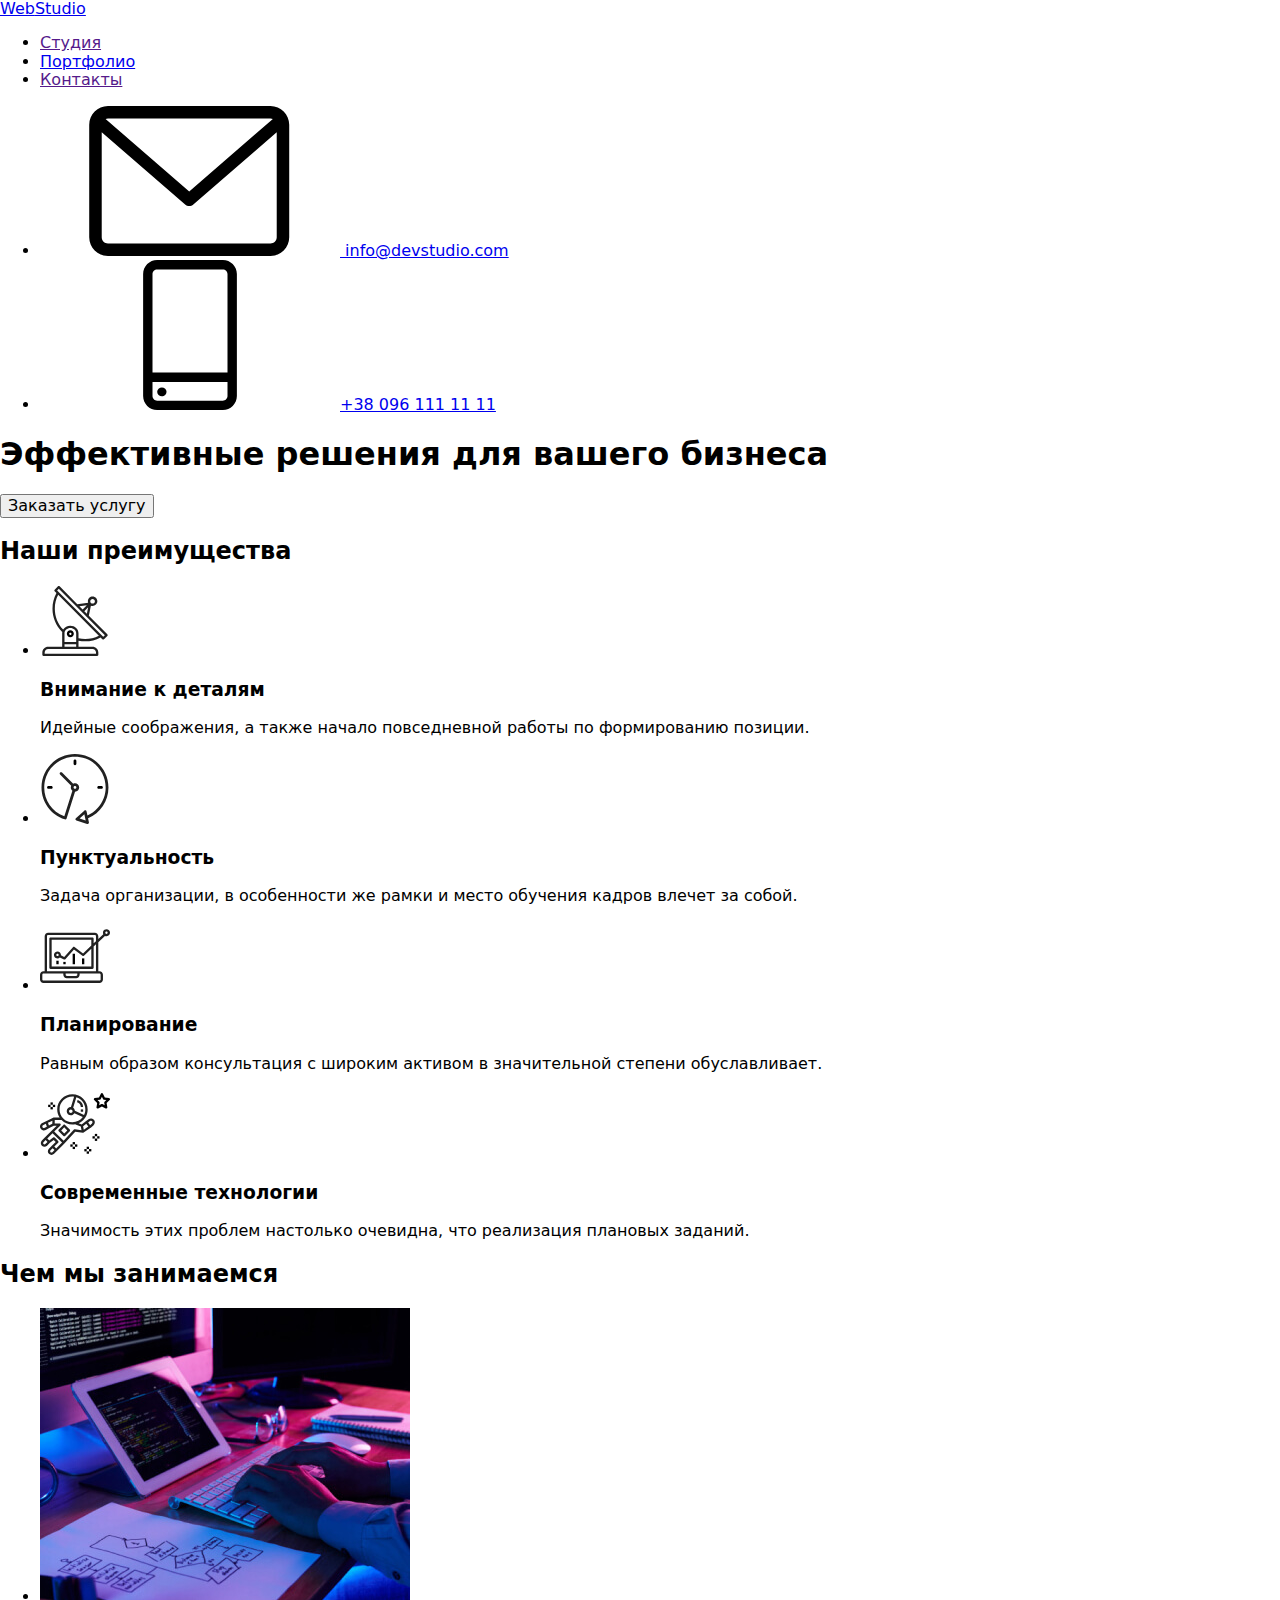
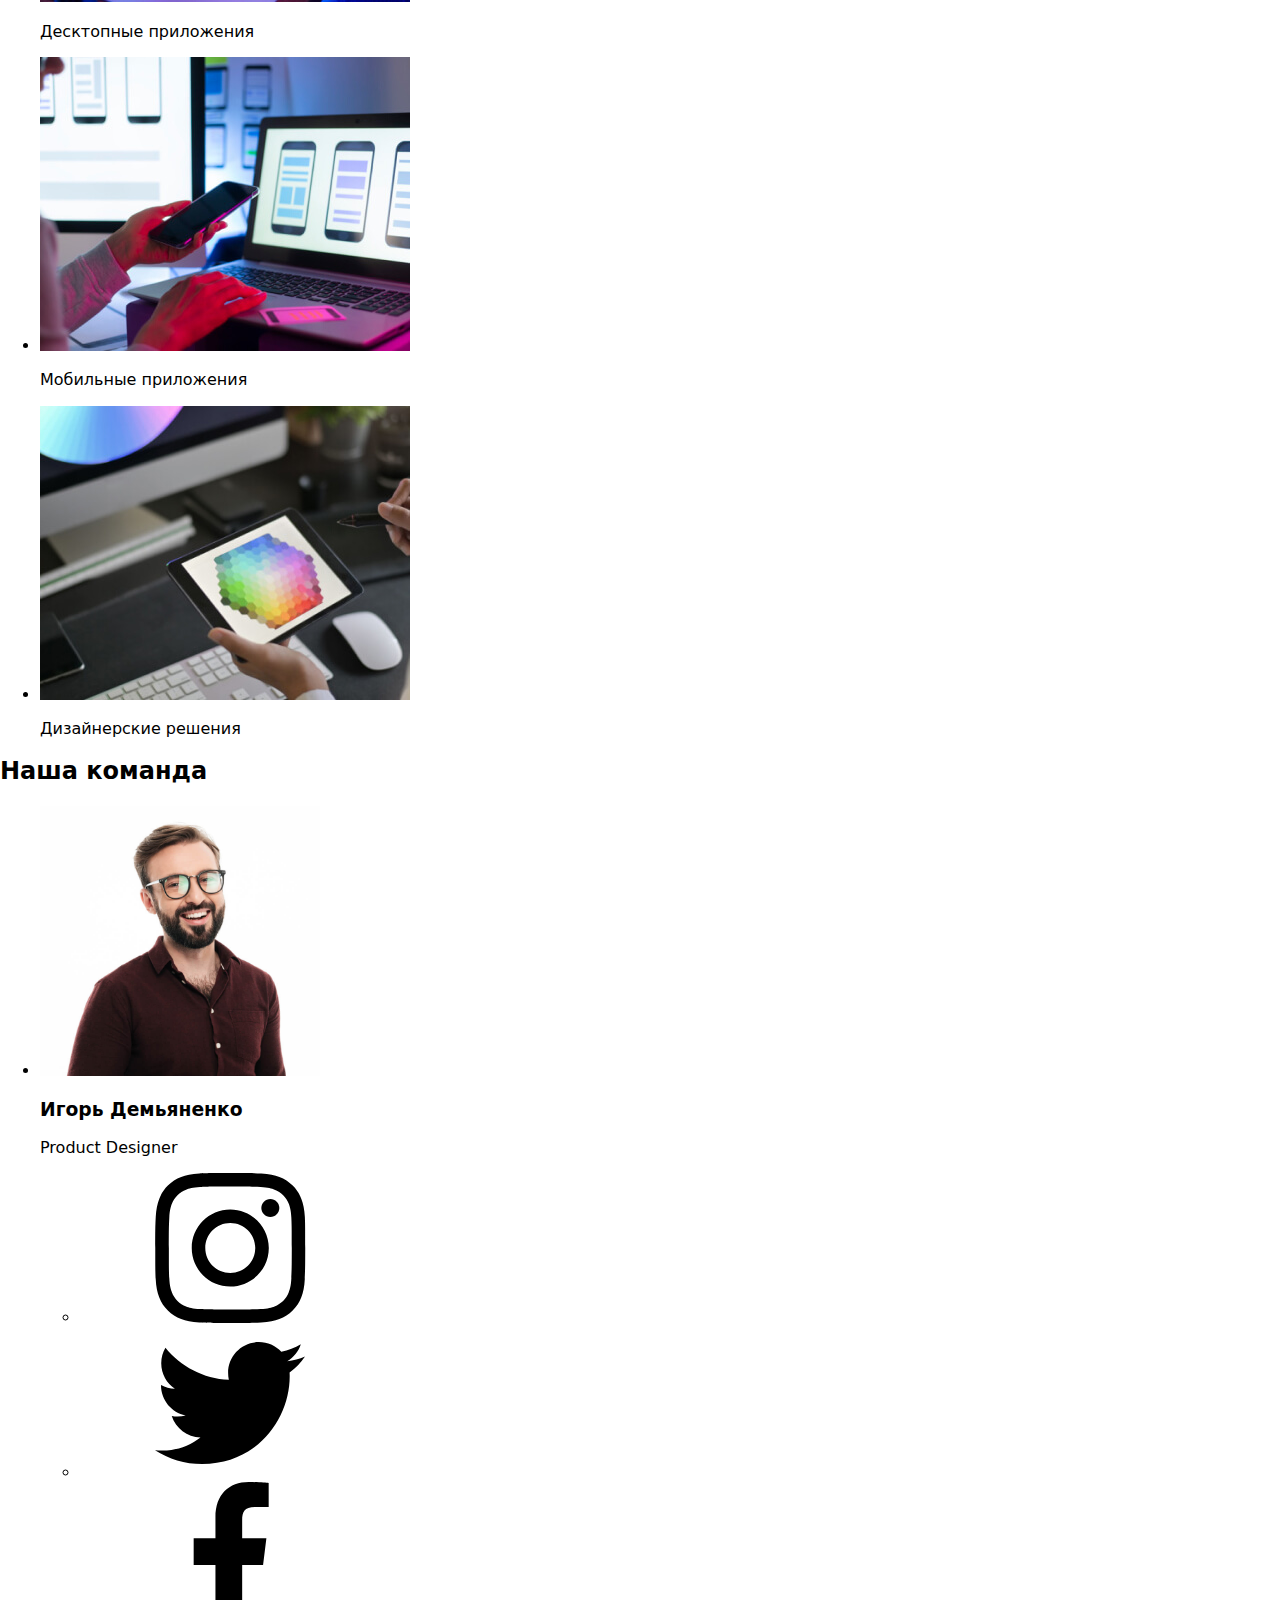
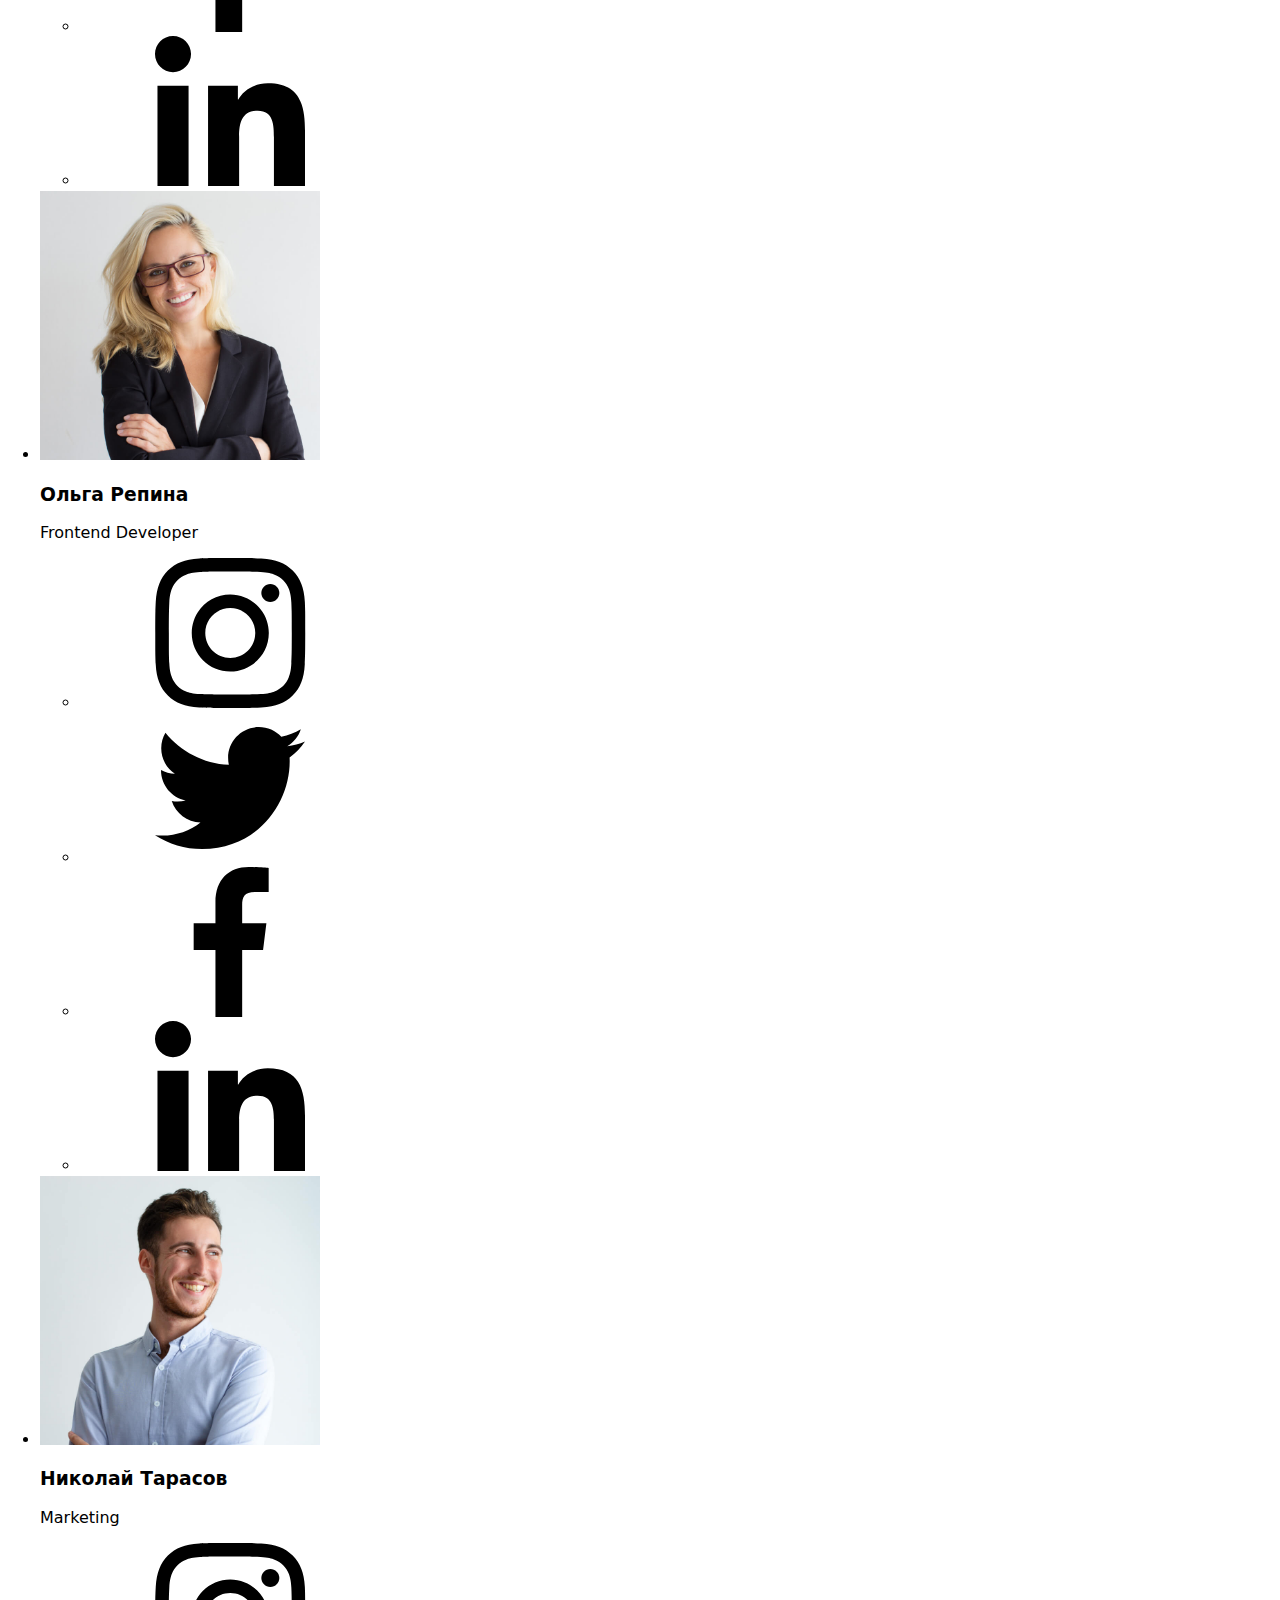
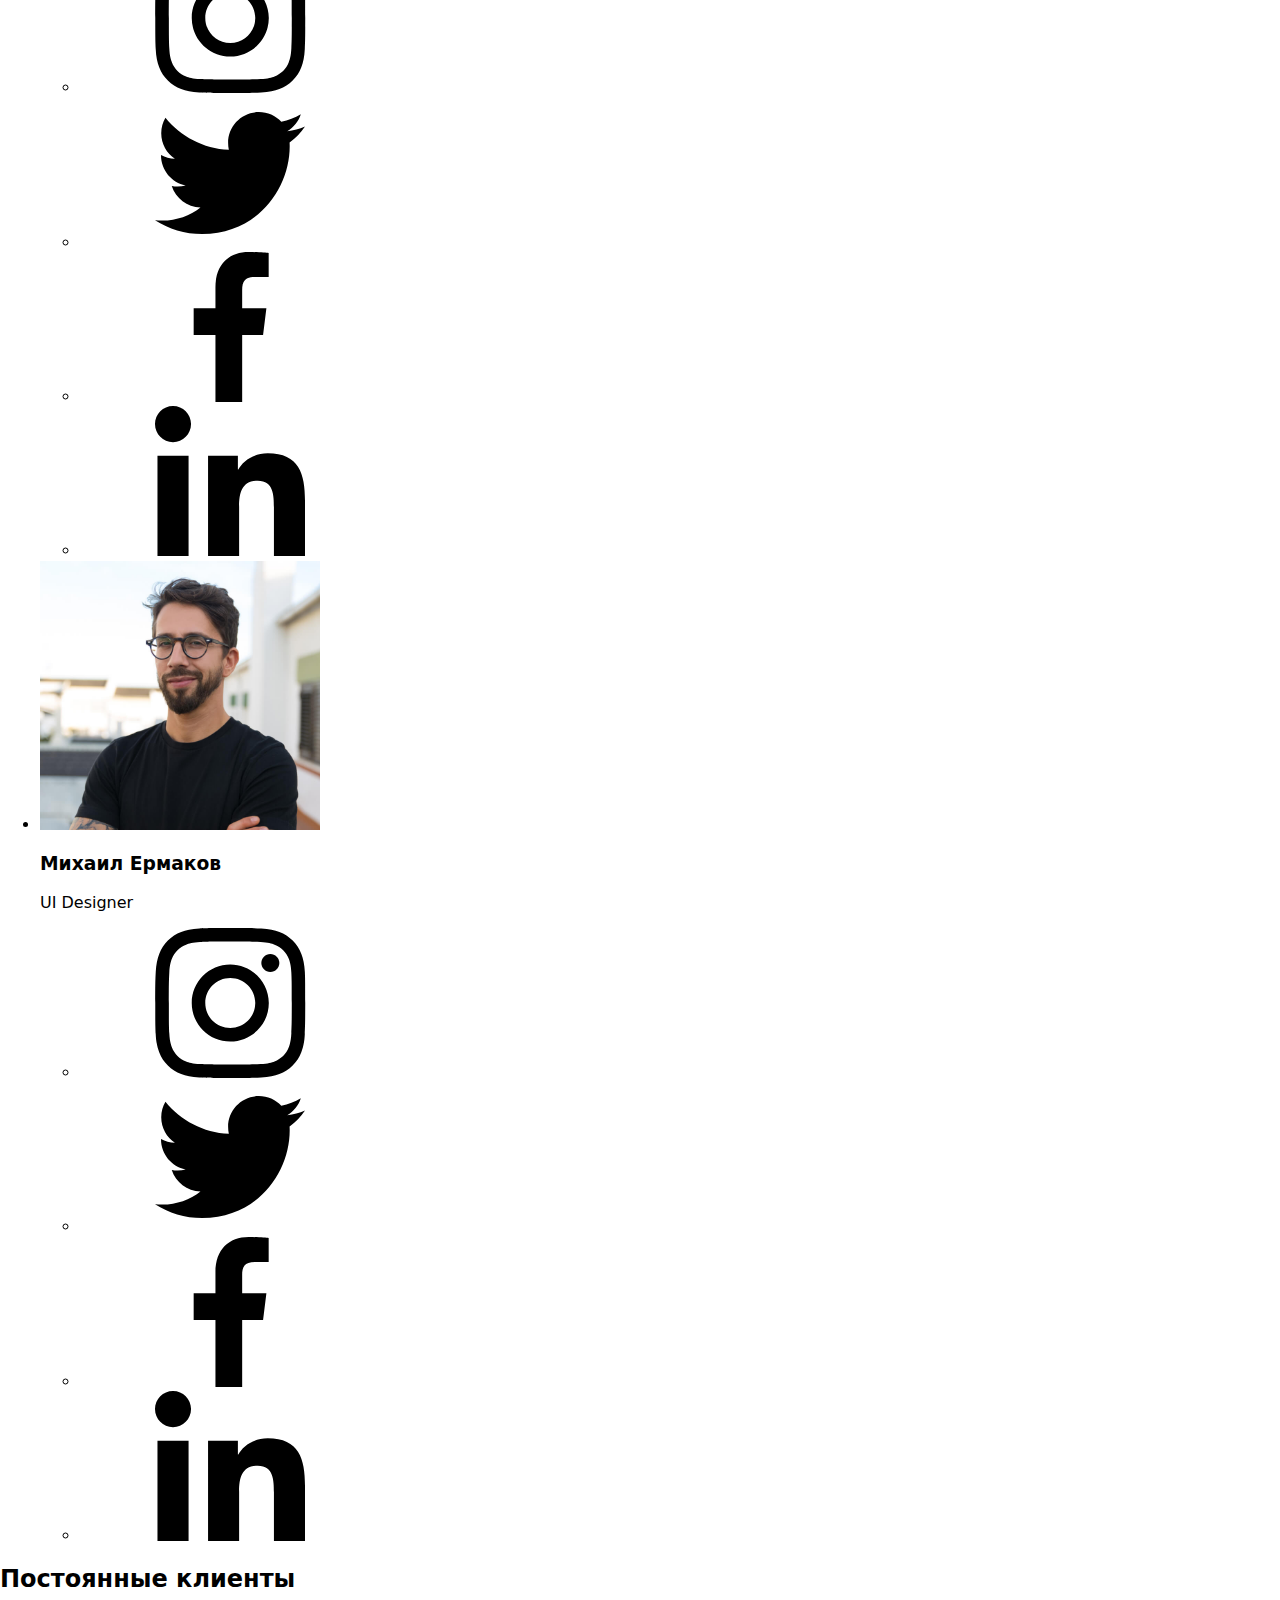
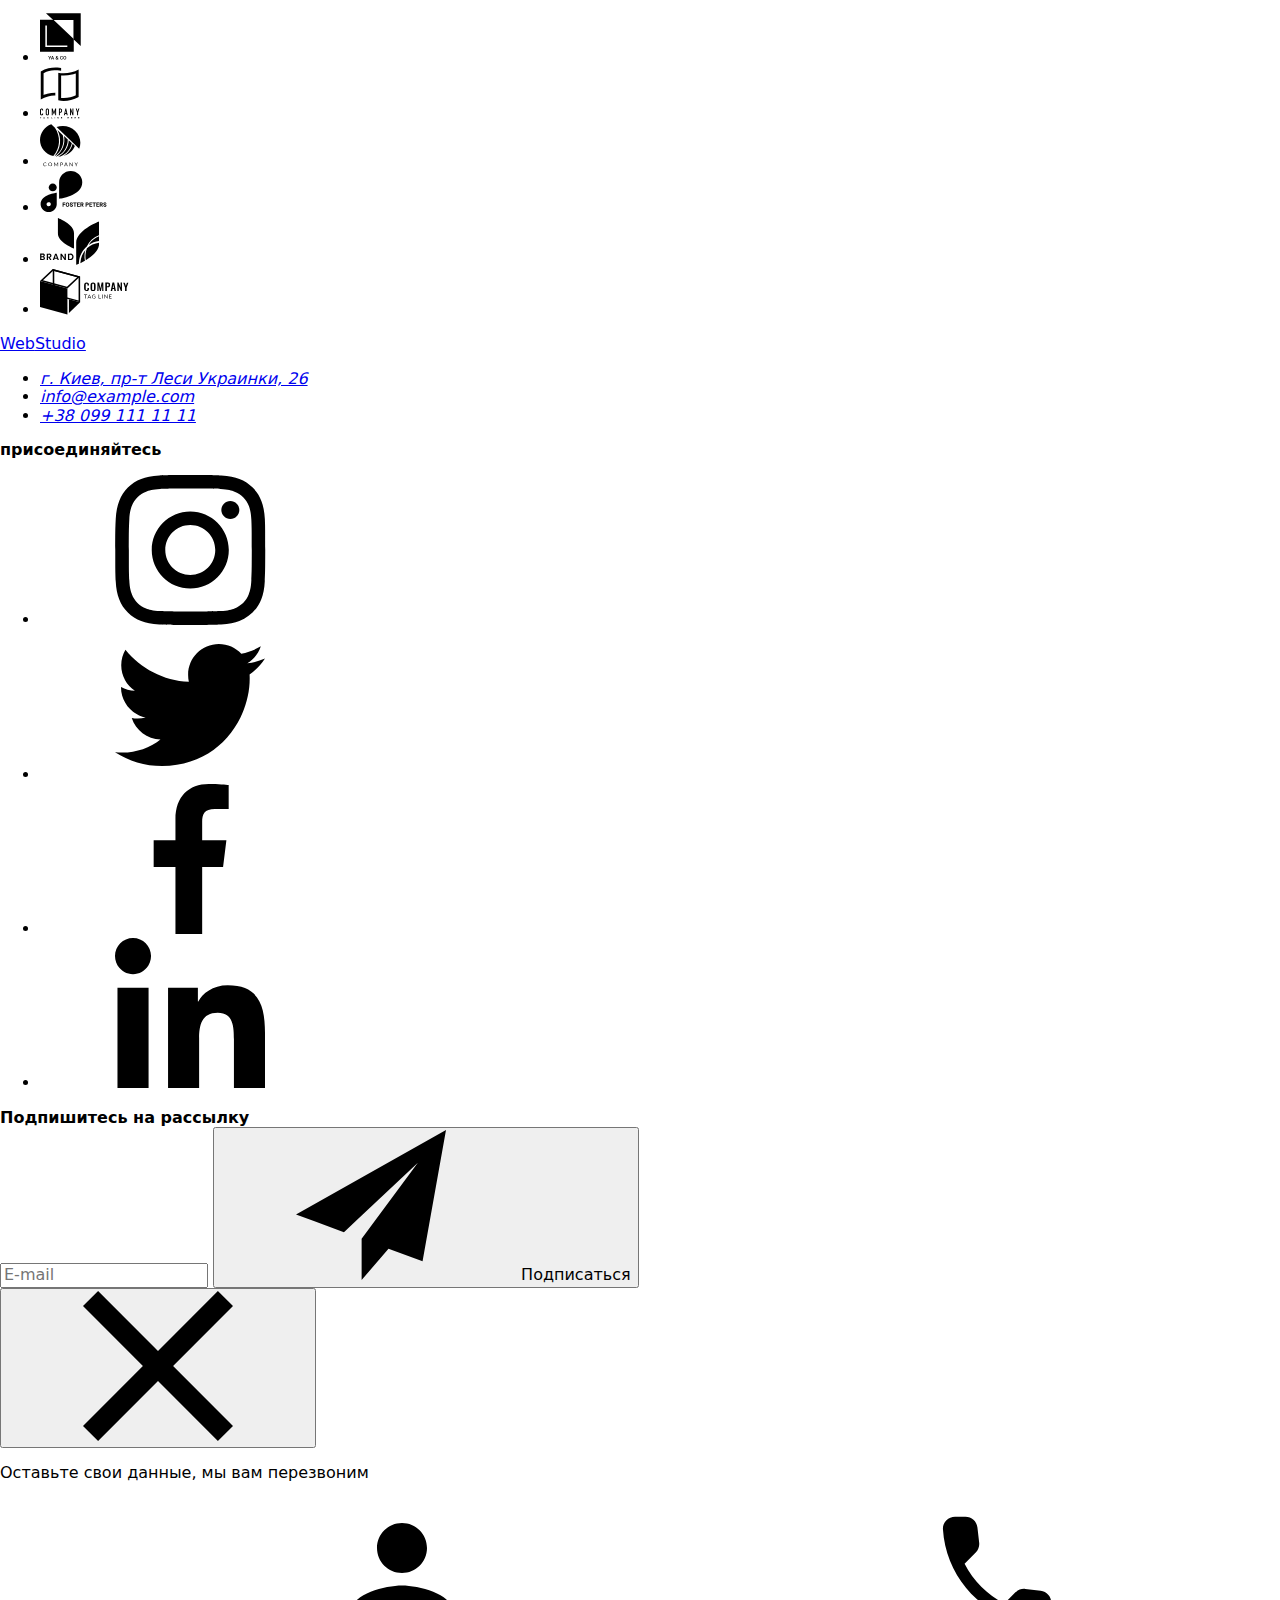
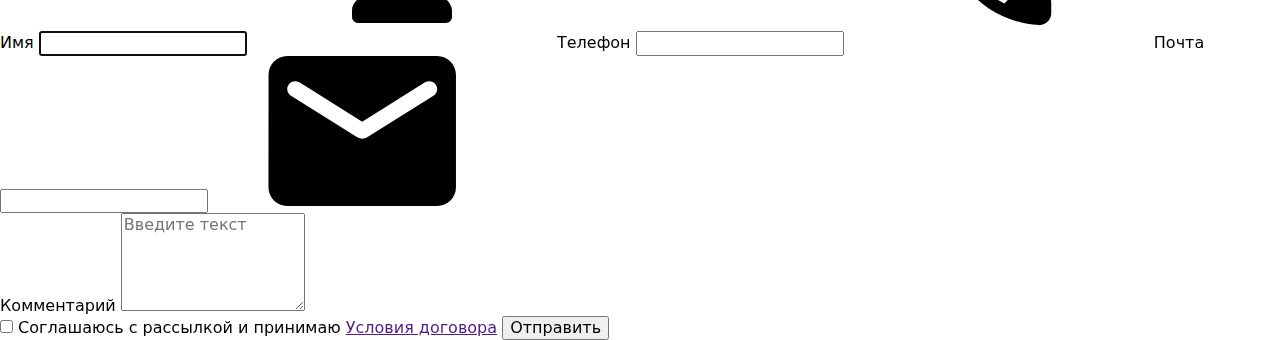
==== commit 994f169b: "12" ====
--- a/index.html
+++ b/index.html
@@ -8,7 +8,7 @@
     <link href="https://fonts.googleapis.com/css2?family=Raleway:wght@700&family=Roboto:wght@400;500;700;900&display=swap"
         rel="stylesheet">
     <link rel="stylesheet" href="https://cdnjs.cloudflare.com/ajax/libs/modern-normalize/1.0.0/modern-normalize.min.css">
-    <link rel="stylesheet" href="./css/style.css"> 
+    <link rel="stylesheet" href="./css/main.min.css"> 
       <link
     rel="stylesheet"
     href="https://cdnjs.cloudflare.com/ajax/libs/animate.css/4.1.1/animate.min.css"
--- a/css/main.min.css
+++ b/css/main.min.css
@@ -0,0 +1 @@
+/*# sourceMappingURL=main.min.css.map */
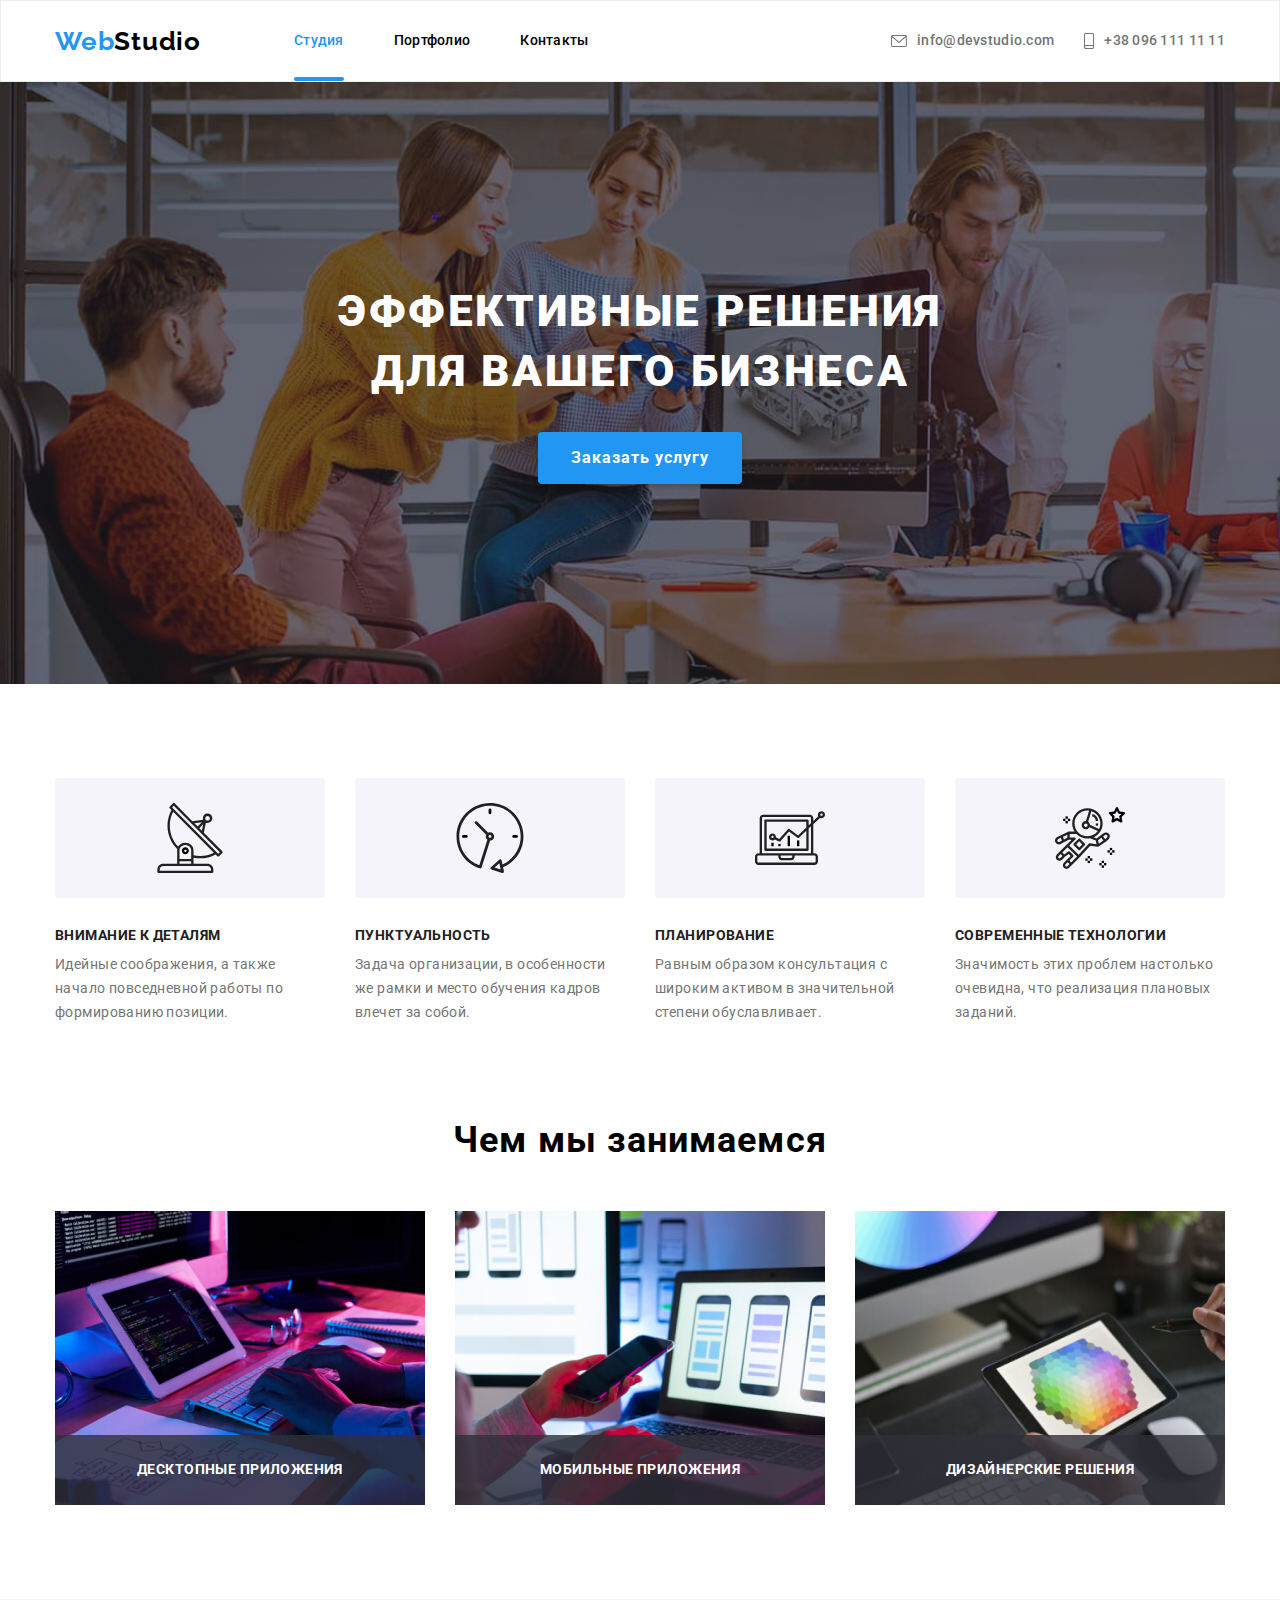
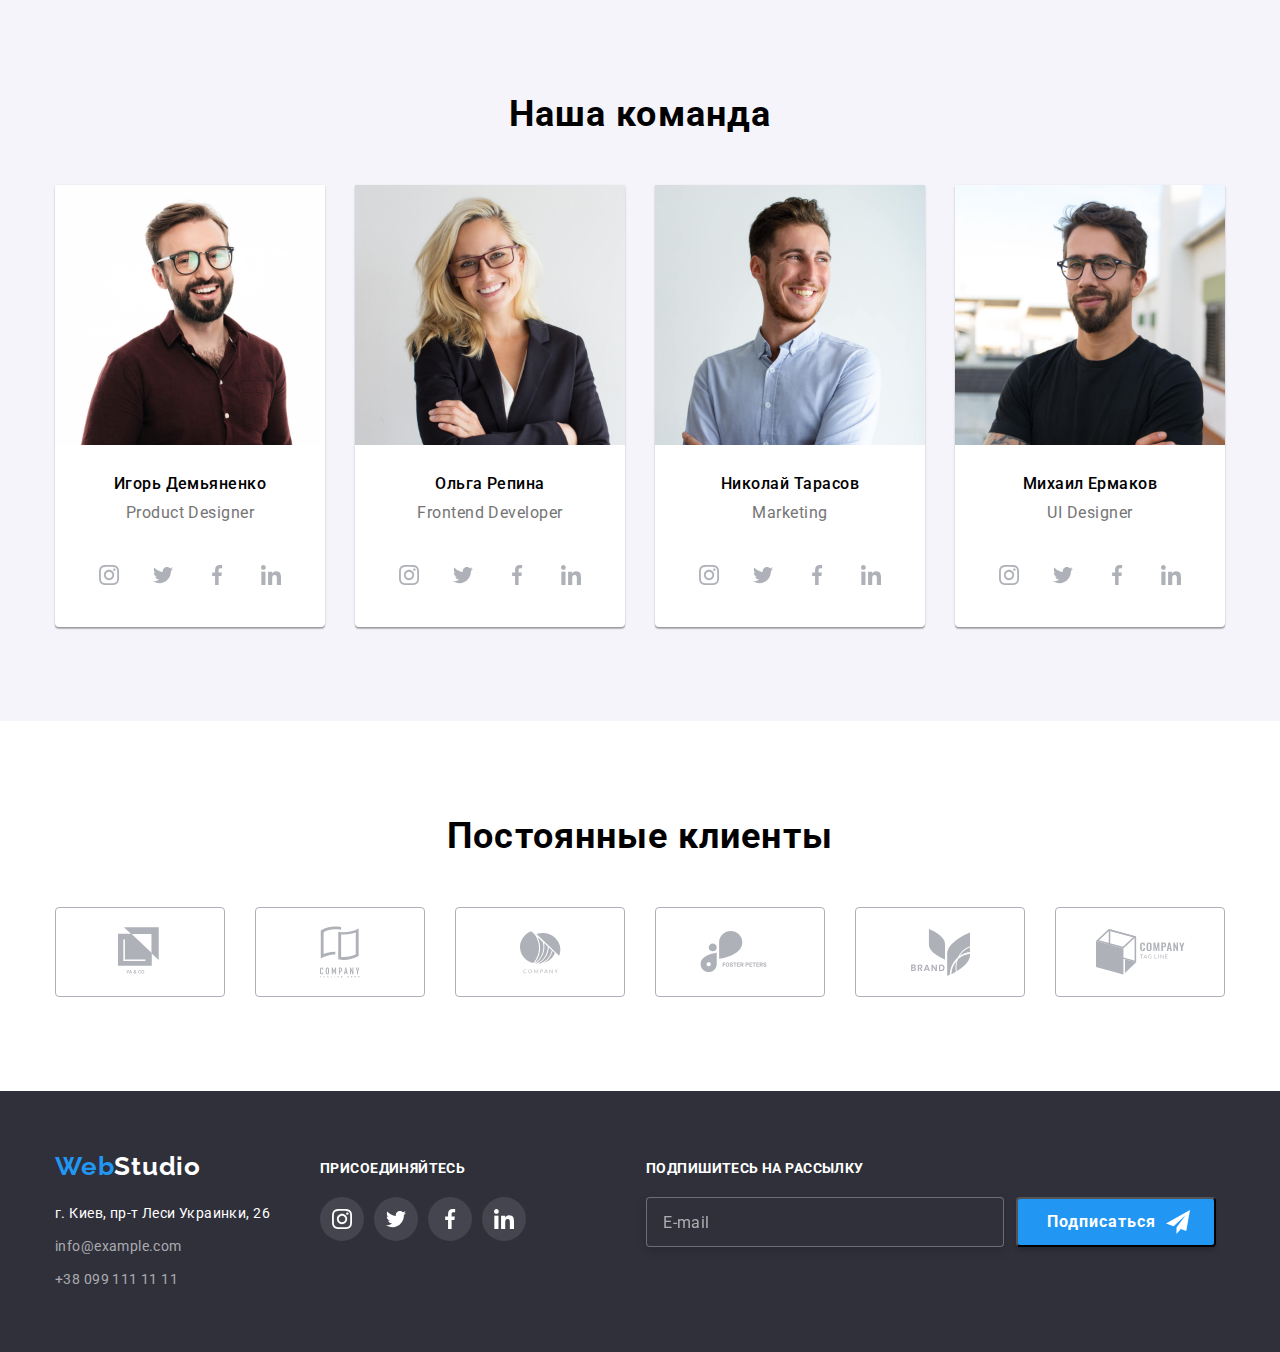
==== commit 09f01e72: "Before" ====
--- a/index.html
+++ b/index.html
@@ -349,8 +349,7 @@
 
                     <!--Footer-->
     <footer class="footer">
-     <div class="container footer-conteiner_head">
-     <div class="footer-list">
+     <div class="container footer-list">
         <div class="footer-first_item">
         <a href="./index.html" class="logo">
             <!--"/" - вернуться на главную страницу-->
@@ -406,9 +405,6 @@
                 <use href="./images/sprite.svg#send"></use>
             </svg>Подпиcаться</button>
           
-            </div>
-        </div>
-
         </div>
         </div>
     </footer>
--- a/css/main.min.css
+++ b/css/main.min.css
@@ -1 +1,3 @@
-/*# sourceMappingURL=main.min.css.map */
+:root{--primary-text-color: #212121;--title-text-color: #2196f3;--text-color: #757575;--hero-color: #ffffff;--footer-link-color: rgba(255, 255, 255, 0.6);--social-link-color: #afb1b8;--icon-background-color: #f5f4fa;--margin-set-gap: 30px}*,*::before,*::after{box-sizing:border-box}body{background-color:var(--hero-color);font-family:Roboto, sans-serif;margin:0;width:100%;justify-content:center}ul{list-style:none;padding:0;margin:0}a{text-decoration:none}h1,h2,h3,h4,h5,h6{margin:0}p{margin:0}img{display:block;max-width:100%;height:auto}textarea{resize:none}.container{margin-left:auto;margin-right:auto;width:1200px;padding:0 15px}:root{--primary-text-color: #212121;--title-text-color: #2196f3;--text-color: #757575;--hero-color: #ffffff;--footer-link-color: rgba(255, 255, 255, 0.6);--social-link-color: #afb1b8;--icon-background-color: #f5f4fa;--margin-set-gap: 30px}.visually-hidden{position:absolute;width:1px;height:1px;margin:-1px;border:0;padding:0;white-space:nowrap;clip-path:inset(100%);clip:rect(0 0 0 0);overflow:hidden}.section{font-weight:700;font-size:36px;line-height:1.16;text-align:center;letter-spacing:0.03em;padding-top:94px;padding-bottom:94px}.products-title,.team-title,.clients-title{padding-bottom:50px;font-family:Roboto;font-style:normal;font-weight:700;font-size:36px;line-height:1.17;text-align:center;letter-spacing:0.03em}.team-title,.clients-title{display:inline-block}.backdrop{position:fixed;top:0;left:0;width:100%;height:100%;background-color:rgba(0,0,0,0.2);transition:opacity 250ms cubic-bezier(0.4, 0, 0.2, 1)}.backdrop.is-hidden{opacity:0;pointer-events:none}.backdrop.is-hidden .modal{transform:translate(-50%, -50%) scale(0.9)}.modal{position:absolute;top:50%;left:50%;width:528px;height:auto;background-color:var(--hero-color);box-shadow:0px 1px 3px rgba(0,0,0,0.12),0px 1px 1px rgba(0,0,0,0.14),0px 2px 1px rgba(0,0,0,0.2);border-radius:4px;transform:translate(-50%, -50%) scale(1);transition:transform 250ms cubic-bezier(0.4, 0, 0.2, 1)}.modal-button{position:absolute;width:30px;height:30px;top:8px;right:8px;color:#000000;background-color:var(--hero-color);border:1px solid rgba(0,0,0,0.1);box-sizing:border-box;border-radius:50%;justify-content:center;align-items:center;cursor:pointer}.modal-button:hover,.modal-button:focus{fill:var(--title-text-color);box-shadow:none}.vector_icon{width:11px;height:11px}.form{width:448px;display:block;margin-left:auto;margin-right:auto;margin-top:40px}.mode-title{font-family:Roboto;font-style:normal;font-weight:700;font-size:20px;line-height:1.15;text-align:center;letter-spacing:0.03em;margin-bottom:12px;color:#212121}.form-field{display:flex;flex-direction:column;margin-bottom:10px;font-family:Roboto;font-style:normal;font-weight:normal;font-size:12px;line-height:1.66;letter-spacing:0.01em;color:#757575}.icon-position{position:relative;margin-top:4px}.form-field input{width:100%;height:40px;padding:11px 40px;border:1px solid rgba(33,33,33,0.2);border-radius:4px;cursor:pointer;font-size:14px}.form-field input:focus{border:1px solid #2196f3;outline:none}.form-field:focus-within>.form-input,.form-field:focus-within>.comment{border:1px solid #2196f3;border-radius:4px;outline:none}.form-field label{margin-bottom:5px}.form-icons{position:absolute;width:18px;height:18px;top:50%;left:12px;background-color:#ffffff;transform:translateY(-50%)}.form-input:focus+.form-icons,.form-input:hover+.form-icons{fill:#2196f3}.form-input:focus,.form-input:hover,.comment:focus,.comment:hover{border:1px solid #2196f3;border-radius:4px}.form-checkbox{font-family:Roboto;font-style:normal;font-weight:400;font-size:14px;line-height:1.71;letter-spacing:0.03em;color:#757575;text-align:center;justify-content:center;margin-top:20px}.policy-info{font-family:Roboto;font-style:normal;font-weight:400;font-size:14px;line-height:1.71;letter-spacing:0.03em;text-decoration-line:underline;color:#2196f3;text-align:center;justify-content:center;margin-left:5px}.comment{width:100%;height:120px;font-family:Roboto;font-style:normal;font-weight:400;font-size:12px;line-height:1.67;letter-spacing:0.01em;padding:12px 16px;border-radius:4px;border:1px solid rgba(33,33,33,0.2);resize:none}.form-field textarea::placeholder{font-family:Roboto;font-style:normal;font-weight:normal;font-size:14px;line-height:1.14px;letter-spacing:0.01em;color:rgba(117,117,117,0.5);padding-top:8px}.mode-button{display:inline-block;margin-top:30px;margin-left:140px;margin-bottom:40px;width:200px;border-radius:4px;color:var(--hero-color);background-color:var(--title-text-color);font-family:inherit;font-family:Roboto;font-weight:700;font-size:16px;line-height:1.87;letter-spacing:0.06em;border-radius:4px;padding:10px 32px;border:1px solid #2196f3;outline:inherit;cursor:pointer;box-shadow:0px 1px 3px rgba(0,0,0,0.12),0px 1px 1px rgba(0,0,0,0.14),0px 2px 1px rgba(0,0,0,0.2);border-radius:4px}.form-field:focus-within>.form-icons,.form-field:focus-within>.form-icons_mail{fill:#2196f3;border:1px solid #2196f3}.form-checkbox{display:flex;align-items:center}.checkbox{-webkit-appearance:none;-moz-appearance:none;appearance:none;position:absolute}.check-icon{display:inline-block;width:16px;height:15px;border-radius:4px;border:2px solid #000000;margin-right:7px}.checkbox:checked+.check-icon{background-color:#2196f3;background-image:url(../images/checkplus.svg);background-size:contain;background-origin:border-box;border-color:transparent;color:#ffffff;border:1px solid #000000;border-color:#2196f3;box-sizing:border-box;border-radius:2px}.header{border:1px solid #ececec}.header .container{display:flex;align-items:center;justify-content:space-between}.main-nav,.site-nav{display:flex;align-items:center}.hero-section{display:flex;margin:auto;margin-bottom:0;background-color:#2f303a;text-align:center;justify-content:center;max-width:1600px;min-height:600px;background-image:linear-gradient(to right, rgba(47,48,58,0.4), rgba(47,48,58,0.4)),url(../images/hero.jpg);background-repeat:no-repeat;background-size:cover}.hero-section .container{display:block;justify-content:center;text-align:center}.hero-title{color:var(--hero-color);font-weight:900;font-size:44px;line-height:1.36;text-align:center;letter-spacing:0.06em;text-transform:uppercase;padding:200px 252px;margin-left:auto;margin-right:auto;padding-bottom:0px;margin-bottom:0px;align-content:center;animation-duration:1800ms}.button{color:var(--hero-color);background-color:var(--title-text-color);font-family:inherit;font-family:Roboto;font-weight:700;font-size:16px;line-height:1.87;display:flex;align-items:center;letter-spacing:0.06em;box-shadow:0px 4px 4px rgba(0,0,0,0.15);border-radius:4px;display:inline-block;padding:10px 32px;min-width:50px;margin-top:30px;margin-bottom:200px;cursor:pointer;border:1px solid transparent;outline:none;animation-duration:2200ms}.button:hover,.button:focus{color:var(--title-text-color);background-color:var(--hero-color);font-family:inherit}.logo{color:var(--title-text-color);font-family:Raleway, cursive;font-weight:700;font-size:26px;line-height:1.19;letter-spacing:0.03em}.main-nav .logo{margin-right:93px}.logo-web{color:#000000}.logo-footer-accent{color:#ffffff}.site-nav .item+.item{margin-left:50px}.site-nav .link{display:block;margin-top:32px;padding-bottom:32px;color:var(--primary-text-color);font-weight:500;font-size:14px;line-height:1.14;letter-spacing:0.02em;color:currentColor;position:relative}.site-nav .link:hover,.site-nav .link:focus{color:var(--title-text-color)}.site-nav .link.current{color:var(--title-text-color)}.site-nav .current::after,.site-nav .link:hover::after,.site-nav .link:focus::after{content:"";display:block;position:absolute;width:100%;height:4px;margin-top:28px;background-color:currentColor;border-radius:2px}.site-auth{display:flex;margin-left:auto;align-items:center}.site-auth .item+.item{margin-left:30px}.site-auth .auth-list_link{color:var(--text-color);font-weight:500;font-size:14px;line-height:1.14;letter-spacing:0.02em}.site-auth .auth-list_link:hover,.site-auth .auth-list_link:focus{color:var(--title-text-color);fill:var(--title-text-color)}.auth-list_icona{width:16px;height:12px}.auth-list_iconb{width:10px;height:16px}.auth-list_icona,.auth-list_iconb{fill:currentColor;margin-right:10px}.auth-list_link{display:flex;align-items:center}.social-list_link:hover,.social-list_link:focus{background-color:var(--title-text-color)}.social-list_link:hover .social-list_icon,.social-list_link:focus .social-list_icon{fill:var(--hero-color)}.advantages-list{display:flex;flex-wrap:wrap;margin-left:-30px;text-align:start}.advantages-list-item{flex-basis:calc(+ 100% / 4 - 30px);margin-left:30px}.advantages-list-item:not(:first-child){margin-left:30px}.advantages-title{color:var(--primary-text-color);font-weight:700;font-size:14px;line-height:1.14;letter-spacing:0.03em;text-transform:uppercase;margin-top:0px;margin-bottom:10px}.advantages-content{color:var(--text-color);font-size:14px;line-height:1.71;letter-spacing:0.03em;margin-top:0px;margin-bottom:0px;font-weight:400}.advantages-icon_link{display:flex;justify-content:center;align-items:center;width:270px;height:120px;border-radius:4px;background-color:var(--icon-background-color);margin-bottom:30px}.advantages-icon_link:hover,.advantages-icon_link:focus{fill:var(--title-text-color);border:1px solid var(--title-text-color)}.section.products-section{padding-top:0}.product-list{display:flex;flex-wrap:wrap;margin-left:calc(-1 * var(--margin-set-gap));margin-top:calc(-1 * var(--margin-set-gap))}.product-list .item{flex-basis:calc(100% / 3 - var(--margin-set-gap));margin-left:var(--margin-set-gap);margin-top:var(--margin-set-gap)}.product-cover{position:relative;display:flex}.product-cover_content{position:absolute;bottom:0;left:0;width:370px;height:70px;font-family:Roboto;font-style:normal;font-weight:bold;font-size:14px;line-height:1.14;text-align:center;letter-spacing:0.03em;text-transform:uppercase;padding:27px 82px;color:#ffffff;background:rgba(47,48,58,0.8)}.clients-section{margin-top:0px}.clients-list{padding:0;margin:0;list-style:none;display:flex}.clients-list_link{display:flex;justify-content:center;align-items:center;fill:var(--social-link-color);width:170px;height:90px;border:1px solid #afb1b8;border-radius:4px}.clients-list_item:not(:last-child){margin-right:30px}.clients-list_link:hover,.clients-list_link:focus{fill:var(--title-text-color);border:1px solid var(--title-text-color)}.footer{padding-top:60px;padding-bottom:60px;background-color:#2f303a}.footer-list{display:flex;background-color:#2f303a}.footer .footer-conteiner_items{display:flex}.footer-container{margin-bottom:20px}.footer-maps{color:var(--hero-color);font-style:normal;font-size:14px;line-height:1.71;letter-spacing:0.03em}.footer-link{color:var(--footer-link-color);font-style:normal;font-size:14px;line-height:1.71;letter-spacing:0.03em}.footer-address-list .item:not(:last-child){margin-bottom:9px}.footer-address-list .item:first-child{margin-top:20px}.footer-first_item{margin-right:50px}/*!!!!!!!!!!footer-second_item!!!!!!!!!*/.footer-second_item{width:206px;display:block}.footer-social_title{display:inline-block;color:var(--hero-color);font-family:Roboto;font-style:normal;font-weight:700;font-size:14px;line-height:1.14;letter-spacing:0.03em;text-transform:uppercase;margin-bottom:20px;padding-top:10px}.footer-list_social{display:flex}.footer-list_item:not(:last-child){margin-right:10px}.footer-list_link{display:flex;width:44px;height:44px;border-radius:50%;justify-content:center;align-items:center;fill:var(--hero-color);background-color:rgba(255,255,255,0.1)}.footer-list_link:hover,.footer-list_link:focus{background-color:var(--title-text-color);fill:var(--hero-color)}.footer-list_link:hover .footer-list_icon,.footer-list_link:focus .footer-list_icon{fill:var(--hero-color)}.footer-list_icon{width:20px;height:20px}.footer-form_item{display:block;margin-left:120px}.footer-form_input{display:flex;justify-content:center;align-items:center}.footer-input{display:flex;width:358px;height:50px;padding-left:16px;border:1px solid rgba(255,255,255,0.3);box-sizing:border-box;filter:drop-shadow(0px 4px 4px rgba(0,0,0,0.15));border-radius:4px;margin-right:12px;justify-content:center;align-items:center;background-color:#2f303a;color:#ffffff}.footer-form_input input::placeholder{font-family:Roboto;font-style:normal;font-weight:normal;font-size:16px;line-height:1.25;letter-spacing:0.03em;color:rgba(255,255,255,0.6)}.footer-form_title{display:inline-block;font-family:Roboto;font-style:normal;font-weight:bold;font-size:14px;line-height:1.14;letter-spacing:0.03em;text-transform:uppercase;color:#ffffff;margin-bottom:20px;padding-top:10px}.button-form{display:inline-flex;font-family:Roboto;font-style:normal;font-weight:bold;font-size:16px;line-height:1.87;letter-spacing:0.06em;color:#ffffff;width:200px;height:50px;background:#2196f3;box-shadow:0px 4px 4px rgba(0,0,0,0.15);border-radius:4px;padding-left:29px;align-items:center;cursor:pointer;position:relative}.button-form-icons{position:absolute;width:24px;height:24px;top:50%;right:24px;transform:translateY(-50%);fill:#ffffff}.team-list{display:flex}.team-list .item{display:inline-block;background:#ffffff;box-shadow:0px 1px 3px rgba(0,0,0,0.12),0px 1px 1px rgba(0,0,0,0.14),0px 2px 1px rgba(0,0,0,0.2);border-radius:0px 0px 4px 4px}.team-list .item:not(:last-child){margin-right:30px}.teammate-img,.teammate-position{margin-bottom:30px}.teammate-name{font-weight:500;font-size:16px;line-height:1.18;text-align:center;letter-spacing:0.03em;margin-bottom:10px}.teammate-position{font-weight:400;color:var(--text-color);font-size:16px;line-height:1.18;text-align:center;letter-spacing:0.03em}.team-section{background-color:#f5f4fa;margin-bottom:0px;width:100%;box-sizing:none}.team-list .item{background-color:var(--hero-color)}.social-list{display:flex;margin:0px 32px 30px;justify-content:space-between}.social-list_link{display:flex;width:44px;height:44px;border-radius:50%;justify-content:center;align-items:center;fill:var(--social-link-color)}.social-list_link:hover,.social-list_link:focus{background-color:var(--title-text-color)}.social-list_link:hover .social-list_icon,.social-list_link:focus .social-list_icon{fill:var(--hero-color)}.social-list_icon{width:20px;height:20px}
+/*# sourceMappingURL=main.min.css.map */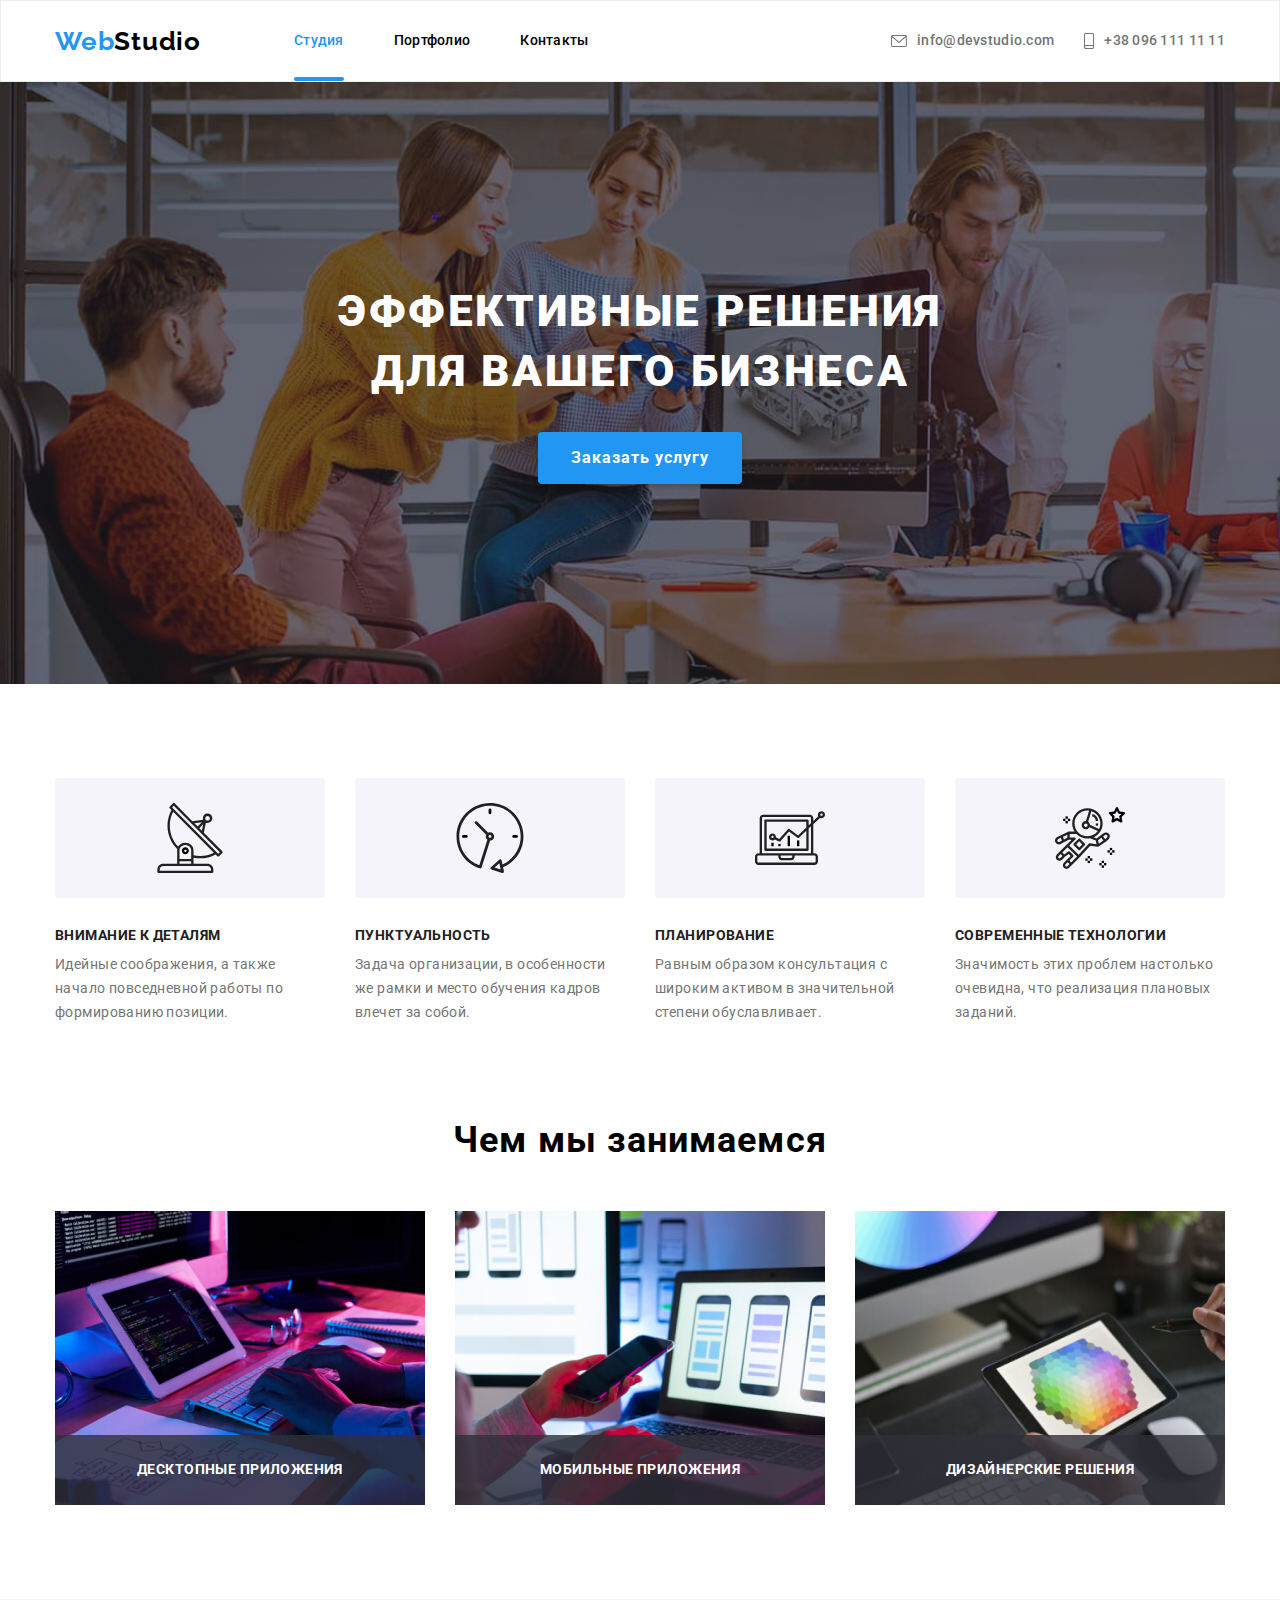
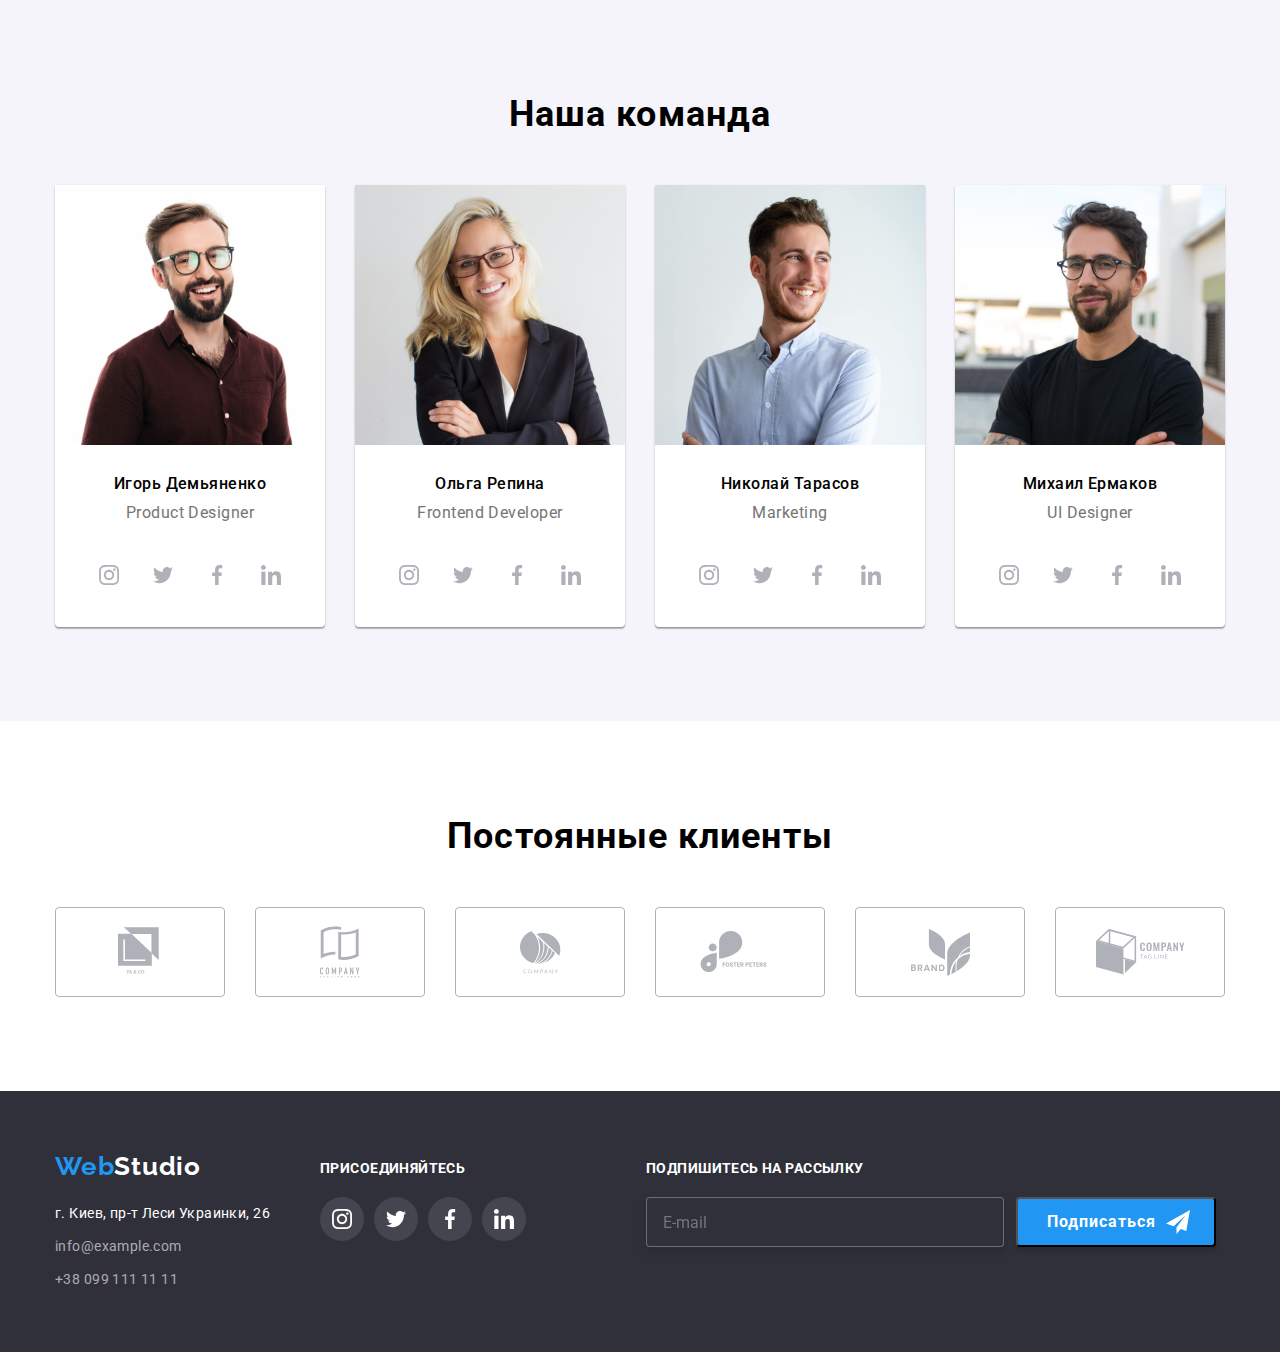
==== commit 7eb74e7d: "50%" ====
--- a/index.html
+++ b/index.html
@@ -364,9 +364,9 @@
         </address>
         </div>
 
-        <div class="footer-second_item">
+        <div class="footer-social">
             <b class="footer-social_title">присоединяйтесь</b>
-            <ul class="footer-list_social">
+            <ul class="footer-social_list">
                 <li class="footer-list_item">
                     <a href="" class="footer-list_link">
                         <svg class="footer-list_icon">
--- a/css/main.min.css
+++ b/css/main.min.css
@@ -1,3 +1,3 @@
 :root{--primary-text-color: #212121;--title-text-color: #2196f3;--text-color: #757575;--hero-color: #ffffff;--footer-link-color: rgba(255, 255, 255, 0.6);--social-link-color: #afb1b8;--icon-background-color: #f5f4fa;--margin-set-gap: 30px}*,*::before,*::after{box-sizing:border-box}body{background-color:var(--hero-color);font-family:Roboto, sans-serif;margin:0;width:100%;justify-content:center}ul{list-style:none;padding:0;margin:0}a{text-decoration:none}h1,h2,h3,h4,h5,h6{margin:0}p{margin:0}img{display:block;max-width:100%;height:auto}textarea{resize:none}.container{margin-left:auto;margin-right:auto;width:1200px;padding:0 15px}:root{--primary-text-color: #212121;--title-text-color: #2196f3;--text-color: #757575;--hero-color: #ffffff;--footer-link-color: rgba(255, 255, 255, 0.6);--social-link-color: #afb1b8;--icon-background-color: #f5f4fa;--margin-set-gap: 30px}.visually-hidden{position:absolute;width:1px;height:1px;margin:-1px;border:0;padding:0;white-space:nowrap;clip-path:inset(100%);clip:rect(0 0 0 0);overflow:hidden}.section{font-weight:700;font-size:36px;line-height:1.16;text-align:center;letter-spacing:0.03em;padding-top:94px;padding-bottom:94px}.products-title,.team-title,.clients-title{padding-bottom:50px;font-family:Roboto;font-style:normal;font-weight:700;font-size:36px;line-height:1.17;text-align:center;letter-spacing:0.03em}.team-title,.clients-title{display:inline-block}.backdrop{position:fixed;top:0;left:0;width:100%;height:100%;background-color:rgba(0,0,0,0.2);transition:opacity 250ms cubic-bezier(0.4, 0, 0.2, 1)}.backdrop.is-hidden{opacity:0;pointer-events:none}.backdrop.is-hidden .modal{transform:translate(-50%, -50%) scale(0.9)}.modal{position:absolute;top:50%;left:50%;width:528px;height:auto;background-color:var(--hero-color);box-shadow:0px 1px 3px rgba(0,0,0,0.12),0px 1px 1px rgba(0,0,0,0.14),0px 2px 1px rgba(0,0,0,0.2);border-radius:4px;transform:translate(-50%, -50%) scale(1);transition:transform 250ms cubic-bezier(0.4, 0, 0.2, 1)}.modal-button{position:absolute;width:30px;height:30px;top:8px;right:8px;color:#000000;background-color:var(--hero-color);border:1px solid rgba(0,0,0,0.1);box-sizing:border-box;border-radius:50%;justify-content:center;align-items:center;cursor:pointer}.modal-button:hover,.modal-button:focus{fill:var(--title-text-color);box-shadow:none}.vector_icon{width:11px;height:11px}.form{width:448px;display:block;margin-left:auto;margin-right:auto;margin-top:40px}.mode-title{font-family:Roboto;font-style:normal;font-weight:700;font-size:20px;line-height:1.15;text-align:center;letter-spacing:0.03em;margin-bottom:12px;color:#212121}.form-field{display:flex;flex-direction:column;margin-bottom:10px;font-family:Roboto;font-style:normal;font-weight:normal;font-size:12px;line-height:1.66;letter-spacing:0.01em;color:#757575}.icon-position{position:relative;margin-top:4px}.form-field input{width:100%;height:40px;padding:11px 40px;border:1px solid rgba(33,33,33,0.2);border-radius:4px;cursor:pointer;font-size:14px}.form-field input:focus{border:1px solid #2196f3;outline:none}.form-field:focus-within>.form-input,.form-field:focus-within>.comment{border:1px solid #2196f3;border-radius:4px;outline:none}.form-field label{margin-bottom:5px}.form-icons{position:absolute;width:18px;height:18px;top:50%;left:12px;background-color:#ffffff;transform:translateY(-50%)}.form-input:focus+.form-icons,.form-input:hover+.form-icons{fill:#2196f3}.form-input:focus,.form-input:hover,.comment:focus,.comment:hover{border:1px solid #2196f3;border-radius:4px}.form-checkbox{font-family:Roboto;font-style:normal;font-weight:400;font-size:14px;line-height:1.71;letter-spacing:0.03em;color:#757575;text-align:center;justify-content:center;margin-top:20px}.policy-info{font-family:Roboto;font-style:normal;font-weight:400;font-size:14px;line-height:1.71;letter-spacing:0.03em;text-decoration-line:underline;color:#2196f3;text-align:center;justify-content:center;margin-left:5px}.comment{width:100%;height:120px;font-family:Roboto;font-style:normal;font-weight:400;font-size:12px;line-height:1.67;letter-spacing:0.01em;padding:12px 16px;border-radius:4px;border:1px solid rgba(33,33,33,0.2);resize:none}.form-field textarea::placeholder{font-family:Roboto;font-style:normal;font-weight:normal;font-size:14px;line-height:1.14px;letter-spacing:0.01em;color:rgba(117,117,117,0.5);padding-top:8px}.mode-button{display:inline-block;margin-top:30px;margin-left:140px;margin-bottom:40px;width:200px;border-radius:4px;color:var(--hero-color);background-color:var(--title-text-color);font-family:inherit;font-family:Roboto;font-weight:700;font-size:16px;line-height:1.87;letter-spacing:0.06em;border-radius:4px;padding:10px 32px;border:1px solid #2196f3;outline:inherit;cursor:pointer;box-shadow:0px 1px 3px rgba(0,0,0,0.12),0px 1px 1px rgba(0,0,0,0.14),0px 2px 1px rgba(0,0,0,0.2);border-radius:4px}.form-field:focus-within>.form-icons,.form-field:focus-within>.form-icons_mail{fill:#2196f3;border:1px solid #2196f3}.form-checkbox{display:flex;align-items:center}.checkbox{-webkit-appearance:none;-moz-appearance:none;appearance:none;position:absolute}.check-icon{display:inline-block;width:16px;height:15px;border-radius:4px;border:2px solid #000000;margin-right:7px}.checkbox:checked+.check-icon{background-color:#2196f3;background-image:url(../images/checkplus.svg);background-size:contain;background-origin:border-box;border-color:transparent;color:#ffffff;border:1px solid #000000;border-color:#2196f3;box-sizing:border-box;border-radius:2px}.header{border:1px solid #ececec}.header .container{display:flex;align-items:center;justify-content:space-between}.main-nav,.site-nav{display:flex;align-items:center}.hero-section{display:flex;margin:auto;margin-bottom:0;background-color:#2f303a;text-align:center;justify-content:center;max-width:1600px;min-height:600px;background-image:linear-gradient(to right, rgba(47,48,58,0.4), rgba(47,48,58,0.4)),url(../images/hero.jpg);background-repeat:no-repeat;background-size:cover}.hero-section .container{display:block;justify-content:center;text-align:center}.hero-title{color:var(--hero-color);font-weight:900;font-size:44px;line-height:1.36;text-align:center;letter-spacing:0.06em;text-transform:uppercase;padding:200px 252px;margin-left:auto;margin-right:auto;padding-bottom:0px;margin-bottom:0px;align-content:center;animation-duration:1800ms}.button{color:var(--hero-color);background-color:var(--title-text-color);font-family:inherit;font-family:Roboto;font-weight:700;font-size:16px;line-height:1.87;display:flex;align-items:center;letter-spacing:0.06em;box-shadow:0px 4px 4px rgba(0,0,0,0.15);border-radius:4px;display:inline-block;padding:10px 32px;min-width:50px;margin-top:30px;margin-bottom:200px;cursor:pointer;border:1px solid transparent;outline:none;animation-duration:2200ms}.button:hover,.button:focus{color:var(--title-text-color);background-color:var(--hero-color);font-family:inherit}.logo{color:var(--title-text-color);font-family:Raleway, cursive;font-weight:700;font-size:26px;line-height:1.19;letter-spacing:0.03em}.main-nav .logo{margin-right:93px}.logo-web{color:#000000}.logo-footer-accent{color:#ffffff}.site-nav .item+.item{margin-left:50px}.site-nav .link{display:block;margin-top:32px;padding-bottom:32px;color:var(--primary-text-color);font-weight:500;font-size:14px;line-height:1.14;letter-spacing:0.02em;color:currentColor;position:relative}.site-nav .link:hover,.site-nav .link:focus{color:var(--title-text-color)}.site-nav .link.current{color:var(--title-text-color)}.site-nav .current::after,.site-nav .link:hover::after,.site-nav .link:focus::after{content:"";display:block;position:absolute;width:100%;height:4px;margin-top:28px;background-color:currentColor;border-radius:2px}.site-auth{display:flex;margin-left:auto;align-items:center}.site-auth .item+.item{margin-left:30px}.site-auth .auth-list_link{color:var(--text-color);font-weight:500;font-size:14px;line-height:1.14;letter-spacing:0.02em}.site-auth .auth-list_link:hover,.site-auth .auth-list_link:focus{color:var(--title-text-color);fill:var(--title-text-color)}.auth-list_icona{width:16px;height:12px}.auth-list_iconb{width:10px;height:16px}.auth-list_icona,.auth-list_iconb{fill:currentColor;margin-right:10px}.auth-list_link{display:flex;align-items:center}.social-list_link:hover,.social-list_link:focus{background-color:var(--title-text-color)}.social-list_link:hover .social-list_icon,.social-list_link:focus .social-list_icon{fill:var(--hero-color)}.advantages-list{display:flex;flex-wrap:wrap;margin-left:-30px;text-align:start}.advantages-list-item{flex-basis:calc(- 100% / 4 - 30px);margin-left:30px}.advantages-list-item:not(:first-child){margin-left:30px}.advantages-title{color:var(--primary-text-color);font-weight:700;font-size:14px;line-height:1.14;letter-spacing:0.03em;text-transform:uppercase;margin-top:0px;margin-bottom:10px}.advantages-content{color:var(--text-color);font-size:14px;line-height:1.71;letter-spacing:0.03em;margin-top:0px;margin-bottom:0px;font-weight:400}.advantages-icon_link{display:flex;justify-content:center;align-items:center;width:270px;height:120px;border-radius:4px;background-color:var(--icon-background-color);margin-bottom:30px}.advantages-icon_link:hover,.advantages-icon_link:focus{fill:var(--title-text-color);border:1px solid var(--title-text-color)}.section.products-section{padding-top:0}.product-list{display:flex;flex-wrap:wrap;margin-left:calc(-1 * var(--margin-set-gap));margin-top:calc(-1 * var(--margin-set-gap))}.product-list .item{flex-basis:calc(100% / 3 - var(--margin-set-gap));margin-left:var(--margin-set-gap);margin-top:var(--margin-set-gap)}.product-cover{position:relative;display:flex}.product-cover_content{position:absolute;bottom:0;left:0;width:370px;height:70px;font-family:Roboto;font-style:normal;font-weight:bold;font-size:14px;line-height:1.14;text-align:center;letter-spacing:0.03em;text-transform:uppercase;padding:27px 82px;color:#ffffff;background:rgba(47,48,58,0.8)}.clients-section{margin-top:0px}.clients-list{padding:0;margin:0;list-style:none;display:flex}.clients-list_link{display:flex;justify-content:center;align-items:center;fill:var(--social-link-color);width:170px;height:90px;border:1px solid #afb1b8;border-radius:4px}.clients-list_item:not(:last-child){margin-right:30px}.clients-list_link:hover,.clients-list_link:focus{fill:var(--title-text-color);border:1px solid var(--title-text-color)}.footer{padding-top:60px;padding-bottom:60px;background-color:#2f303a}.footer-list{display:flex;background-color:#2f303a}.footer .footer-conteiner_items{display:flex}.footer-container{margin-bottom:20px}.footer-maps{color:var(--hero-color);font-style:normal;font-size:14px;line-height:1.71;letter-spacing:0.03em}.footer-link{color:var(--footer-link-color);font-style:normal;font-size:14px;line-height:1.71;letter-spacing:0.03em}.footer-address-list .item:not(:last-child){margin-bottom:9px}.footer-address-list .item:first-child{margin-top:20px}.footer-first_item{margin-right:50px}/*!!!!!!!!!!footer-second_item!!!!!!!!!*/.footer-second_item{width:206px;display:block}.footer-social_title{display:inline-block;color:var(--hero-color);font-family:Roboto;font-style:normal;font-weight:700;font-size:14px;line-height:1.14;letter-spacing:0.03em;text-transform:uppercase;margin-bottom:20px;padding-top:10px}.footer-list_social{display:flex}.footer-list_item:not(:last-child){margin-right:10px}.footer-list_link{display:flex;width:44px;height:44px;border-radius:50%;justify-content:center;align-items:center;fill:var(--hero-color);background-color:rgba(255,255,255,0.1)}.footer-list_link:hover,.footer-list_link:focus{background-color:var(--title-text-color);fill:var(--hero-color)}.footer-list_link:hover .footer-list_icon,.footer-list_link:focus .footer-list_icon{fill:var(--hero-color)}.footer-list_icon{width:20px;height:20px}.footer-form_item{display:block;margin-left:120px}.footer-form_input{display:flex;justify-content:center;align-items:center}.footer-input{display:flex;width:358px;height:50px;padding-left:16px;border:1px solid rgba(255,255,255,0.3);box-sizing:border-box;filter:drop-shadow(0px 4px 4px rgba(0,0,0,0.15));border-radius:4px;margin-right:12px;justify-content:center;align-items:center;background-color:#2f303a;color:#ffffff}.footer-form_input input::placeholder{font-family:Roboto;font-style:normal;font-weight:normal;font-size:16px;line-height:1.25;letter-spacing:0.03em;color:rgba(255,255,255,0.6)}.footer-form_title{display:inline-block;font-family:Roboto;font-style:normal;font-weight:bold;font-size:14px;line-height:1.14;letter-spacing:0.03em;text-transform:uppercase;color:#ffffff;margin-bottom:20px;padding-top:10px}.button-form{display:inline-flex;font-family:Roboto;font-style:normal;font-weight:bold;font-size:16px;line-height:1.87;letter-spacing:0.06em;color:#ffffff;width:200px;height:50px;background:#2196f3;box-shadow:0px 4px 4px rgba(0,0,0,0.15);border-radius:4px;padding-left:29px;align-items:center;cursor:pointer;position:relative}.button-form-icons{position:absolute;width:24px;height:24px;top:50%;right:24px;transform:translateY(-50%);fill:#ffffff}.team-list{display:flex}.team-list .item{display:inline-block;background:#ffffff;box-shadow:0px 1px 3px rgba(0,0,0,0.12),0px 1px 1px rgba(0,0,0,0.14),0px 2px 1px rgba(0,0,0,0.2);border-radius:0px 0px 4px 4px}.team-list .item:not(:last-child){margin-right:30px}.teammate-img,.teammate-position{margin-bottom:30px}.teammate-name{font-weight:500;font-size:16px;line-height:1.18;text-align:center;letter-spacing:0.03em;margin-bottom:10px}.teammate-position{font-weight:400;color:var(--text-color);font-size:16px;line-height:1.18;text-align:center;letter-spacing:0.03em}.team-section{background-color:#f5f4fa;margin-bottom:0px;width:100%;box-sizing:none}.team-list .item{background-color:var(--hero-color)}.social-list{display:flex;margin:0px 32px 30px;justify-content:space-between}.social-list_link{display:flex;width:44px;height:44px;border-radius:50%;justify-content:center;align-items:center;fill:var(--social-link-color)}.social-list_link:hover,.social-list_link:focus{background-color:var(--title-text-color)}.social-list_link:hover .social-list_icon,.social-list_link:focus .social-list_icon{fill:var(--hero-color)}.social-list_icon{width:20px;height:20px}
+ 100% / 4 - 30px);margin-left:30px}.advantages-list-item:not(:first-child){margin-left:30px}.advantages-title{color:var(--primary-text-color);font-weight:700;font-size:14px;line-height:1.14;letter-spacing:0.03em;text-transform:uppercase;margin-top:0px;margin-bottom:10px}.advantages-content{color:var(--text-color);font-size:14px;line-height:1.71;letter-spacing:0.03em;margin-top:0px;margin-bottom:0px;font-weight:400}.advantages-icon_link{display:flex;justify-content:center;align-items:center;width:270px;height:120px;border-radius:4px;background-color:var(--icon-background-color);margin-bottom:30px}.advantages-icon_link:hover,.advantages-icon_link:focus{fill:var(--title-text-color);border:1px solid var(--title-text-color)}.section.products-section{padding-top:0}.product-list{display:flex;flex-wrap:wrap;margin-left:calc(-1 * var(--margin-set-gap));margin-top:calc(-1 * var(--margin-set-gap))}.product-list .item{flex-basis:calc(100% / 3 - var(--margin-set-gap));margin-left:var(--margin-set-gap);margin-top:var(--margin-set-gap)}.product-cover{position:relative;display:flex}.product-cover_content{position:absolute;bottom:0;left:0;width:370px;height:70px;font-family:Roboto;font-style:normal;font-weight:bold;font-size:14px;line-height:1.14;text-align:center;letter-spacing:0.03em;text-transform:uppercase;padding:27px 82px;color:#ffffff;background:rgba(47,48,58,0.8)}.clients-section{margin-top:0px}.clients-list{padding:0;margin:0;list-style:none;display:flex}.clients-list_link{display:flex;justify-content:center;align-items:center;fill:var(--social-link-color);width:170px;height:90px;border:1px solid #afb1b8;border-radius:4px}.clients-list_link:hover,.clients-list_link:focus{fill:var(--title-text-color);border:1px solid var(--title-text-color)}.clients-list_item:not(:last-child){margin-right:30px}.footer{padding-top:60px;padding-bottom:60px;background-color:#2f303a}.footer-list{display:flex}.footer-maps{color:var(--hero-color);font-style:normal;font-size:14px;line-height:1.71;letter-spacing:0.03em}.footer-link{color:var(--footer-link-color);font-style:normal;font-size:14px;line-height:1.71;letter-spacing:0.03em}.footer-first_item{margin-right:50px}.footer-address-list .item:not(:last-child){margin-bottom:9px}.footer-address-list .item:first-child{margin-top:20px}/*!!!!!!!!!!footer-second_item!!!!!!!!!*/.footer-social{width:206px;display:block}.footer-social_title{display:inline-block;color:var(--hero-color);font-family:Roboto;font-style:normal;font-weight:700;font-size:14px;line-height:1.14;letter-spacing:0.03em;text-transform:uppercase;margin-bottom:20px;padding-top:10px}.footer-social_list{display:flex}.footer-social_list .footer-list_item:not(:last-child){margin-right:10px}.footer-list_link{display:flex;width:44px;height:44px;border-radius:50%;justify-content:center;align-items:center;fill:var(--hero-color);background-color:rgba(255,255,255,0.1)}.footer-list_link:hover,.footer-list_link:focus{background-color:var(--title-text-color);fill:var(--hero-color)}.footer-list_link:hover .footer-list_icon,.footer-list_link:focus .footer-list_icon{fill:var(--hero-color)}.footer-list_link .footer-list_icon{width:20px;height:20px}.footer-form_item{display:block;margin-left:120px}.footer-form_item .footer-form_title{display:inline-block;font-family:Roboto;font-style:normal;font-weight:bold;font-size:14px;line-height:1.14;letter-spacing:0.03em;text-transform:uppercase;color:#ffffff;margin-bottom:20px;padding-top:10px}.footer-form_input{display:flex;justify-content:center;align-items:center}.footer-form_input .footer-input{display:flex;width:358px;height:50px;padding-left:16px;border:1px solid rgba(255,255,255,0.3);box-sizing:border-box;filter:drop-shadow(0px 4px 4px rgba(0,0,0,0.15));border-radius:4px;margin-right:12px;justify-content:center;align-items:center;background-color:#2f303a;color:#ffffff}.footer-form_input .footer-input input::placeholder{font-family:Roboto;font-style:normal;font-weight:normal;font-size:16px;line-height:1.25;letter-spacing:0.03em;color:rgba(255,255,255,0.6)}.footer-form_input .button-form{display:inline-flex;font-family:Roboto;font-style:normal;font-weight:bold;font-size:16px;line-height:1.87;letter-spacing:0.06em;color:#ffffff;width:200px;height:50px;background:#2196f3;box-shadow:0px 4px 4px rgba(0,0,0,0.15);border-radius:4px;padding-left:29px;align-items:center;cursor:pointer;position:relative}.footer-form_input .button-form-icons{position:absolute;width:24px;height:24px;top:50%;right:24px;transform:translateY(-50%);fill:#ffffff}.team-list{display:flex}.team-list .item{display:inline-block;background:#ffffff;box-shadow:0px 1px 3px rgba(0,0,0,0.12),0px 1px 1px rgba(0,0,0,0.14),0px 2px 1px rgba(0,0,0,0.2);border-radius:0px 0px 4px 4px}.team-list .item:not(:last-child){margin-right:30px}.teammate-img,.teammate-position{margin-bottom:30px}.teammate-name{font-weight:500;font-size:16px;line-height:1.18;text-align:center;letter-spacing:0.03em;margin-bottom:10px}.teammate-position{font-weight:400;color:var(--text-color);font-size:16px;line-height:1.18;text-align:center;letter-spacing:0.03em}.team-section{background-color:#f5f4fa;margin-bottom:0px;width:100%;box-sizing:none}.team-list .item{background-color:var(--hero-color)}.social-list{display:flex;margin:0px 32px 30px;justify-content:space-between}.social-list_link{display:flex;width:44px;height:44px;border-radius:50%;justify-content:center;align-items:center;fill:var(--social-link-color)}.social-list_link:hover,.social-list_link:focus{background-color:var(--title-text-color)}.social-list_link:hover .social-list_icon,.social-list_link:focus .social-list_icon{fill:var(--hero-color)}.social-list_icon{width:20px;height:20px}
 /*# sourceMappingURL=main.min.css.map */